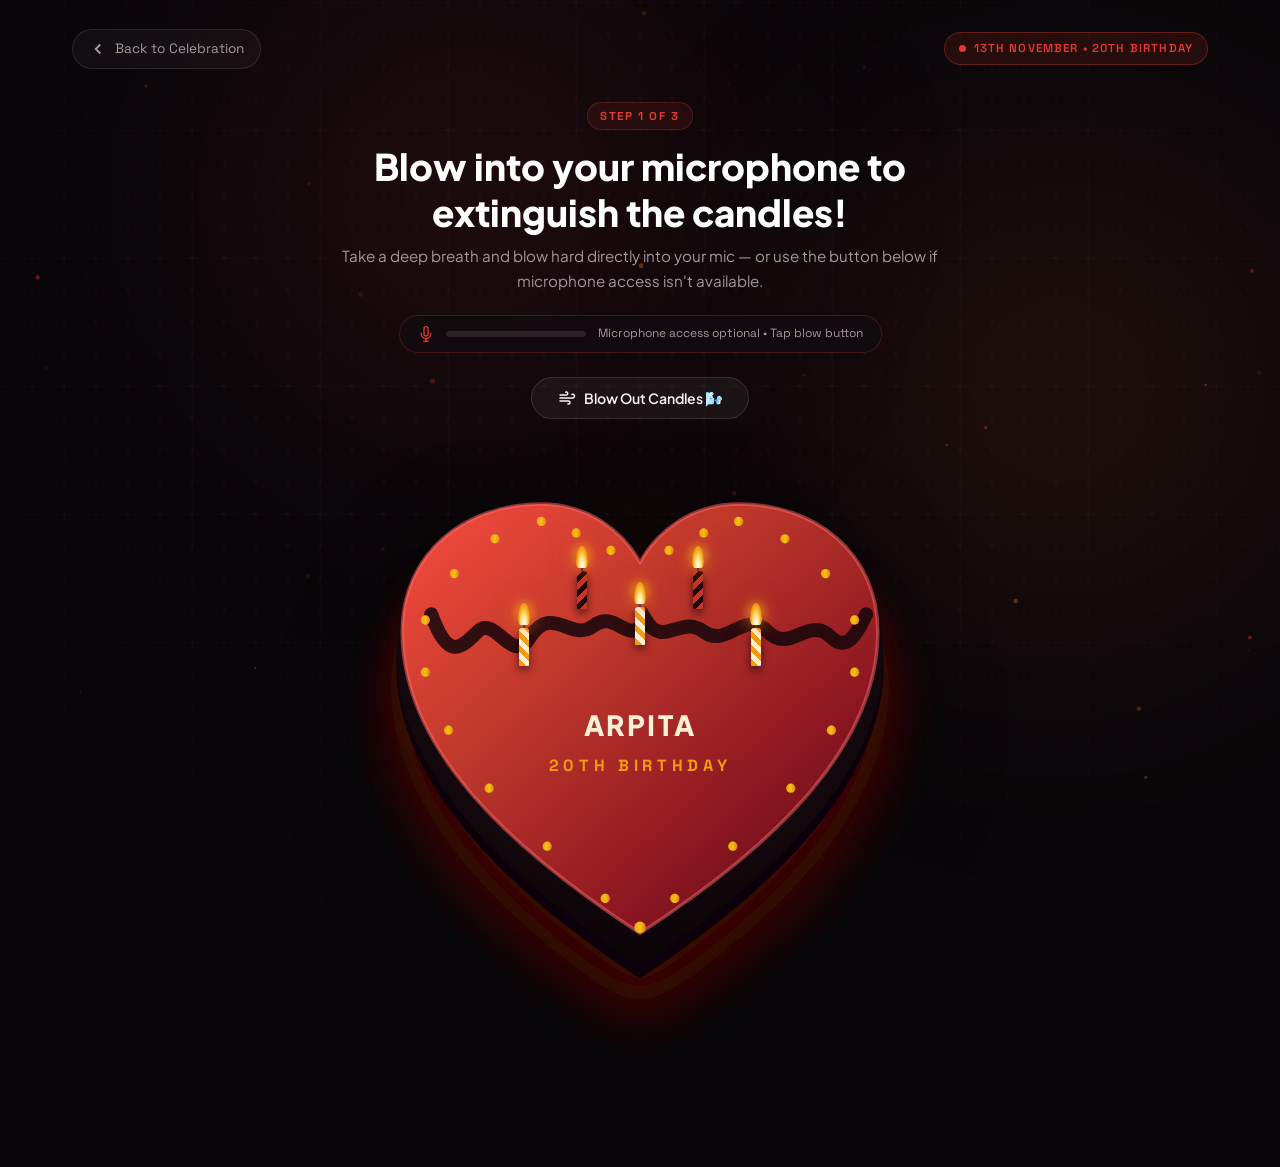
==== cake.html @ 15918ab1 "🎂 Add interactive heart cake page, mic blow detection, candle smoke, cake cutting, Hubby verificatio" ====
<!DOCTYPE html>
<html lang="en">
<head>
  <meta charset="UTF-8" />
  <meta name="viewport" content="width=device-width, initial-scale=1.0" />
  <title>Make a Wish & Cut the Cake • Arpita's 20th Birthday 🎂</title>
  <meta name="description" content="An interactive birthday cake experience for Arpita — blow the candles, cut the cake, and unlock a secret letter." />

  <!-- Fonts -->
  <link rel="preconnect" href="https://fonts.googleapis.com" />
  <link rel="preconnect" href="https://fonts.gstatic.com" crossorigin />
  <link href="https://fonts.googleapis.com/css2?family=Plus+Jakarta+Sans:wght@300;400;500;600;700;800&family=Space+Grotesk:wght@400;500;600;700&display=swap" rel="stylesheet" />

  <link rel="stylesheet" href="style.css" />
  <link rel="stylesheet" href="cake.css" />
</head>
<body>

  <!-- Ambient background elements -->
  <div class="bg-grid-layer"></div>
  <div class="ambient-glow glow-1"></div>
  <div class="ambient-glow glow-2"></div>
  <canvas id="particles"></canvas>

  <!-- Navigation bar / back button -->
  <header class="cake-header">
    <a href="index.html" class="back-link">
      <svg width="18" height="18" viewBox="0 0 24 24" fill="none" stroke="currentColor" stroke-width="2.5"><polyline points="15 18 9 12 15 6"/></svg>
      <span>Back to Celebration</span>
    </a>
    <div class="cake-badge">
      <span class="badge-dot pulse"></span>
      <span>13TH NOVEMBER • 20TH BIRTHDAY</span>
    </div>
  </header>

  <!-- Main interactive cake container -->
  <main class="cake-main">
    
    <!-- Top instruction banner -->
    <div class="instruction-box">
      <div class="step-indicator" id="step-indicator">STEP 1 OF 3</div>
      <h1 class="instruction-title" id="instruction-title">Blow into your microphone to extinguish the candles!</h1>
      <p class="instruction-desc" id="instruction-desc">
        Take a deep breath and blow hard directly into your mic — or use the button below if microphone access isn't available.
      </p>

      <!-- Live audio level bar -->
      <div class="mic-visualizer-wrap" id="mic-meter-wrap">
        <div class="mic-icon-wrap" id="mic-icon">
          <svg width="16" height="16" viewBox="0 0 24 24" fill="none" stroke="currentColor" stroke-width="2"><path d="M12 1a3 3 0 0 0-3 3v8a3 3 0 0 0 6 0V4a3 3 0 0 0-3-3z"/><path d="M19 10v2a7 7 0 0 1-14 0v-2"/><line x1="12" y1="19" x2="12" y2="23"/><line x1="8" y1="23" x2="16" y2="23"/></svg>
        </div>
        <div class="meter-track">
          <div class="meter-fill" id="meter-fill"></div>
        </div>
        <span class="meter-text" id="meter-text">Listening for breath...</span>
      </div>

      <!-- Fallback blow button -->
      <button class="blow-btn" id="blow-fallback-btn">
        <svg width="18" height="18" viewBox="0 0 24 24" fill="none" stroke="currentColor" stroke-width="2"><path d="M9.59 4.59A2 2 0 1 1 11 8H2m10.59 11.41A2 2 0 1 0 14 16H2m15.73-8.27A2.5 2.5 0 1 1 19.5 12H2"/></svg>
        <span>Blow Out Candles 🌬️</span>
      </button>
    </div>

    <!-- The 3D Heart Cake Stage -->
    <div class="cake-stage" id="cake-stage">
      
      <!-- Interactive Chef's Knife (Hidden until candles are blown) -->
      <div class="cake-knife" id="cake-knife" title="Click to Slice Cake!">
        <div class="knife-blade"></div>
        <div class="knife-handle"></div>
        <span class="knife-hint">Click or Drag to Cut 🔪</span>
      </div>

      <!-- Heart Cake SVG/3D Construction -->
      <div class="heart-cake-wrap" id="heart-cake-wrap">
        
        <!-- Cake Glow Backdrop -->
        <div class="cake-glow-backdrop"></div>

        <!-- Heart Cake SVG (Red and Black Chocolate) -->
        <svg class="heart-cake-svg" viewBox="0 0 500 450" fill="none" xmlns="http://www.w3.org/2000/svg">
          <defs>
            <!-- Black Chocolate Base Gradient -->
            <radialGradient id="chocBase" cx="50%" cy="30%" r="70%">
              <stop offset="0%" stop-color="#2c141d"/>
              <stop offset="50%" stop-color="#190a10"/>
              <stop offset="100%" stop-color="#0a0407"/>
            </radialGradient>
            <!-- Red Mirror Glaze Gradient -->
            <linearGradient id="redGlaze" x1="0%" y1="0%" x2="100%" y2="100%">
              <stop offset="0%" stop-color="#f84b3f"/>
              <stop offset="35%" stop-color="#c0392b"/>
              <stop offset="70%" stop-color="#8e1722"/>
              <stop offset="100%" stop-color="#4d0910"/>
            </linearGradient>
            <!-- Gold Trim Gradient -->
            <linearGradient id="goldDrip" x1="0%" y1="0%" x2="100%" y2="0%">
              <stop offset="0%" stop-color="#f39c12"/>
              <stop offset="50%" stop-color="#f1c40f"/>
              <stop offset="100%" stop-color="#e67e22"/>
            </linearGradient>
            <!-- 3D Shadow -->
            <filter id="cakeShadow" x="-20%" y="-20%" width="140%" height="140%">
              <feDropShadow dx="0" dy="25" stdDeviation="25" flood-color="#000000" flood-opacity="0.85"/>
              <feDropShadow dx="0" dy="10" stdDeviation="12" flood-color="#c0392b" flood-opacity="0.3"/>
            </filter>
          </defs>

          <!-- Heart Cake Shadow & 3D Depth Layer -->
          <path d="M250 410 C130 330 40 240 40 140 C40 70 95 25 165 25 C205 25 235 48 250 75 C265 48 295 25 335 25 C405 25 460 70 460 140 C460 240 370 330 250 410 Z" 
                fill="#0e0508" transform="translate(0, 24)" filter="url(#cakeShadow)" />

          <!-- Dark Chocolate Cake Body (Lower Tier) -->
          <path d="M250 410 C130 330 40 240 40 140 C40 70 95 25 165 25 C205 25 235 48 250 75 C265 48 295 25 335 25 C405 25 460 70 460 140 C460 240 370 330 250 410 Z" 
                fill="url(#chocBase)" transform="translate(0, 14)" />

          <!-- Red Mirror Glaze Top Tier (The Heart) -->
          <path id="cake-heart-top" class="cake-heart-surface"
                d="M250 395 C135 320 45 235 45 135 C45 68 98 25 165 25 C205 25 235 48 250 75 C265 48 295 25 335 25 C402 25 455 68 455 135 C455 235 365 320 250 395 Z" 
                fill="url(#redGlaze)" stroke="#ff6b6b" stroke-width="3" stroke-opacity="0.5"/>

          <!-- Chocolate Drip Details on the rim -->
          <path d="M70 120 C85 160 95 150 110 135 C125 120 140 165 155 140 C175 110 190 145 210 130 C230 115 240 150 255 125 C270 150 285 120 305 135 C325 150 340 115 360 135 C380 155 395 120 415 140 C430 155 440 130 445 120" 
                stroke="#15060b" stroke-width="12" stroke-linecap="round" fill="none" opacity="0.85"/>

          <!-- Golden Sugar Pearls along the edge -->
          <g id="gold-pearls" fill="url(#goldDrip)">
            <circle cx="165" cy="40" r="4"/><circle cx="195" cy="50" r="4"/><circle cx="225" cy="65" r="4"/>
            <circle cx="275" cy="65" r="4"/><circle cx="305" cy="50" r="4"/><circle cx="335" cy="40" r="4"/>
            <circle cx="375" cy="55" r="4"/><circle cx="410" cy="85" r="4"/><circle cx="435" cy="125" r="4"/>
            <circle cx="435" cy="170" r="4"/><circle cx="415" cy="220" r="4"/><circle cx="380" cy="270" r="4"/>
            <circle cx="330" cy="320" r="4"/><circle cx="280" cy="365" r="4"/><circle cx="250" cy="390" r="5"/>
            <circle cx="220" cy="365" r="4"/><circle cx="170" cy="320" r="4"/><circle cx="120" cy="270" r="4"/>
            <circle cx="85" cy="220" r="4"/><circle cx="65" cy="170" r="4"/><circle cx="65" cy="125" r="4"/>
            <circle cx="90" cy="85" r="4"/><circle cx="125" cy="55" r="4"/>
          </g>

          <!-- Gold Frosted Text in center -->
          <text x="250" y="225" text-anchor="middle" fill="#fdf0d5" font-family="'Plus Jakarta Sans', sans-serif" font-weight="800" font-size="24" letter-spacing="2">ARPITA</text>
          <text x="250" y="255" text-anchor="middle" fill="#f39c12" font-family="'Space Grotesk', monospace" font-weight="700" font-size="14" letter-spacing="4">20TH BIRTHDAY</text>

          <!-- Slice Cut Line (Appears on slice) -->
          <line id="cake-cut-line" x1="250" y1="75" x2="250" y2="395" stroke="#ffffff" stroke-width="3" stroke-dasharray="6 4" opacity="0"/>
        </svg>

        <!-- Dynamic Candle Holders on the Cake -->
        <div class="candles-container" id="candles-container">
          
          <!-- Candle 1 -->
          <div class="candle candle-1" data-id="1">
            <div class="candle-flame"></div>
            <div class="flame-glow"></div>
            <div class="candle-smoke"></div>
            <div class="candle-wick"></div>
            <div class="candle-stick gold-striped"></div>
          </div>

          <!-- Candle 2 -->
          <div class="candle candle-2" data-id="2">
            <div class="candle-flame"></div>
            <div class="flame-glow"></div>
            <div class="candle-smoke"></div>
            <div class="candle-wick"></div>
            <div class="candle-stick red-velvet"></div>
          </div>

          <!-- Candle 3 (Center) -->
          <div class="candle candle-3" data-id="3">
            <div class="candle-flame"></div>
            <div class="flame-glow"></div>
            <div class="candle-smoke"></div>
            <div class="candle-wick"></div>
            <div class="candle-stick gold-striped"></div>
          </div>

          <!-- Candle 4 -->
          <div class="candle candle-4" data-id="4">
            <div class="candle-flame"></div>
            <div class="flame-glow"></div>
            <div class="candle-smoke"></div>
            <div class="candle-wick"></div>
            <div class="candle-stick red-velvet"></div>
          </div>

          <!-- Candle 5 -->
          <div class="candle candle-5" data-id="5">
            <div class="candle-flame"></div>
            <div class="flame-glow"></div>
            <div class="candle-smoke"></div>
            <div class="candle-wick"></div>
            <div class="candle-stick gold-striped"></div>
          </div>

        </div>

      </div>

      <!-- Secret Message Button (Hidden until cake is cut) -->
      <div class="secret-btn-wrap" id="secret-btn-wrap">
        <button class="secret-trigger-btn" id="open-secret-btn">
          <svg width="20" height="20" viewBox="0 0 24 24" fill="none" stroke="currentColor" stroke-width="2.2"><path d="M4 4h16c1.1 0 2 .9 2 2v12c0 1.1-.9 2-2 2H4c-1.1 0-2-.9-2-2V6c0-1.1.9-2 2-2z"/><polyline points="22,6 12,13 2,6"/></svg>
          <span>Open Secret Message From Your Hubby ❤️</span>
        </button>
      </div>

    </div>

  </main>

  <!-- ═══════════ VERIFICATION QUIZ MODAL ═══════════ -->
  <div class="modal-overlay" id="quiz-modal">
    <div class="modal-card">
      <div class="modal-badge">
        <span class="badge-dot pulse"></span>
        <span>SECURITY VERIFICATION</span>
      </div>

      <h2 class="modal-title">Are you really my Arpi? 💕</h2>
      <p class="modal-subtitle">
        Only the real birthday girl knows our story. Answer these 3 questions to unlock the secret letter from Anik!
      </p>

      <div class="quiz-container" id="quiz-container">
        <!-- Rendered dynamically via cake.js from messages.json -->
      </div>

      <div class="quiz-error-msg" id="quiz-error"></div>

      <div class="modal-actions">
        <button class="modal-btn secondary" id="quiz-cancel-btn">Close</button>
        <button class="modal-btn primary" id="quiz-submit-btn" disabled>Verify & Unlock Letter ✨</button>
      </div>
    </div>
  </div>

  <!-- ═══════════ SECRET LETTER MODAL ═══════════ -->
  <div class="modal-overlay" id="letter-modal">
    <div class="modal-card letter-card">
      
      <div class="letter-seal">
        <svg width="28" height="28" viewBox="0 0 24 24" fill="#e03c31" stroke="#e03c31" stroke-width="1.5"><path d="M20.84 4.61a5.5 5.5 0 0 0-7.78 0L12 5.67l-1.06-1.06a5.5 5.5 0 0 0-7.78 7.78l1.06 1.06L12 21.23l7.78-7.78 1.06-1.06a5.5 5.5 0 0 0 0-7.78z"/></svg>
      </div>

      <h2 class="letter-title" id="letter-title">A Secret Letter From Your Hubby ❤️</h2>
      <p class="letter-subtitle" id="letter-subtitle">Only for my real Arpi • 13th November</p>

      <div class="letter-body-wrap">
        <div class="letter-body" id="letter-content">
          <!-- Injected dynamically from messages.json -->
        </div>
      </div>

      <div class="letter-actions">
        <button class="modal-btn primary" id="letter-close-btn">Keep in My Heart ❤️</button>
        <a href="index.html" class="modal-btn secondary">Back to Photo Vault</a>
      </div>

    </div>
  </div>

  <script src="cake.js"></script>
</body>
</html>
---- style.css ----
/* ═══════════════════════════════════════════════════════════
   MODERN HIGH-TECH LUXURY THEME  —  ARPITA'S 19TH BIRTHDAY
   ═══════════════════════════════════════════════════════════ */

*, *::before, *::after {
  margin: 0;
  padding: 0;
  box-sizing: border-box;
}

:root {
  --bg-primary: #09070a;
  --bg-card: rgba(18, 12, 16, 0.78);
  --bg-card-border: rgba(225, 60, 60, 0.18);
  --accent-red: #e03c31;
  --accent-crimson: #a81c25;
  --accent-coral: #e67e22;
  --accent-glow: rgba(224, 60, 49, 0.35);
  --text-main: #f5f2f4;
  --text-muted: #a4979e;
  --text-dim: #6b5f66;
  --font-sans: 'Plus Jakarta Sans', -apple-system, BlinkMacSystemFont, sans-serif;
  --font-mono: 'Space Grotesk', monospace;
  --radius-lg: 24px;
  --radius-md: 16px;
  --radius-pill: 9999px;
  --ease: cubic-bezier(0.16, 1, 0.3, 1);
}

html {
  background-color: var(--bg-primary);
  color: var(--text-main);
  font-family: var(--font-sans);
  font-size: 16px;
  line-height: 1.6;
  scroll-behavior: smooth;
  overflow-x: hidden;
}

body {
  min-height: 100vh;
  position: relative;
  background-color: var(--bg-primary);
  overflow-x: hidden;
}

/* ═══════════════════════════════════════════
   ANIMATED BACKGROUND GRID & GLOWS
   ═══════════════════════════════════════════ */
.bg-grid-layer {
  position: fixed;
  inset: 0;
  z-index: 0;
  pointer-events: none;
  background-image: 
    radial-gradient(rgba(224, 60, 49, 0.12) 1px, transparent 1px),
    linear-gradient(to right, rgba(255, 255, 255, 0.015) 1px, transparent 1px),
    linear-gradient(to bottom, rgba(255, 255, 255, 0.015) 1px, transparent 1px);
  background-size: 32px 32px, 128px 128px, 128px 128px;
  background-position: center center;
  mask-image: radial-gradient(ellipse 90% 80% at 50% 40%, black 40%, transparent 95%);
  animation: grid-drift 40s linear infinite alternate;
}

.ambient-glow {
  position: fixed;
  border-radius: 50%;
  filter: blur(130px);
  pointer-events: none;
  z-index: 0;
  animation: glow-float 12s ease-in-out infinite alternate;
}

.glow-1 {
  width: 550px;
  height: 550px;
  top: -80px;
  left: 15%;
  background: radial-gradient(circle, rgba(224, 60, 49, 0.18) 0%, rgba(168, 28, 37, 0.06) 60%, transparent 80%);
}

.glow-2 {
  width: 600px;
  height: 600px;
  top: 10%;
  right: -80px;
  background: radial-gradient(circle, rgba(230, 126, 34, 0.14) 0%, rgba(224, 60, 49, 0.08) 50%, transparent 80%);
  animation-delay: -4s;
}

.glow-3 {
  width: 450px;
  height: 450px;
  bottom: 5%;
  left: 20%;
  background: radial-gradient(circle, rgba(168, 28, 37, 0.12) 0%, transparent 70%);
  animation-delay: -8s;
}

#particles {
  position: fixed;
  inset: 0;
  z-index: 0;
  pointer-events: none;
}

/* ═══════════════════════════════════════════
   VOLUME ENTRY OVERLAY
   ═══════════════════════════════════════════ */
#entry-overlay {
  position: fixed;
  inset: 0;
  z-index: 99999;
  display: flex;
  align-items: center;
  justify-content: center;
  background: rgba(9, 7, 10, 0.94);
  backdrop-filter: blur(20px);
  -webkit-backdrop-filter: blur(20px);
  padding: 1.5rem;
  transition: opacity 0.8s var(--ease), visibility 0.8s;
}

#entry-overlay.fade-out {
  opacity: 0;
  visibility: hidden;
  pointer-events: none;
}

.entry-card {
  width: 100%;
  max-width: 480px;
  background: rgba(20, 14, 18, 0.88);
  border: 1px solid rgba(224, 60, 49, 0.3);
  box-shadow: 0 25px 60px rgba(0, 0, 0, 0.8), 0 0 50px rgba(224, 60, 49, 0.15);
  border-radius: var(--radius-lg);
  padding: 2.5rem 2rem;
  text-align: center;
  animation: modal-enter 0.6s var(--ease) both;
}

.entry-badge {
  display: inline-flex;
  align-items: center;
  gap: 8px;
  background: rgba(224, 60, 49, 0.12);
  border: 1px solid rgba(224, 60, 49, 0.35);
  padding: 6px 14px;
  border-radius: var(--radius-pill);
  font-family: var(--font-mono);
  font-size: 0.72rem;
  font-weight: 600;
  letter-spacing: 0.12em;
  color: var(--accent-red);
  margin-bottom: 1.2rem;
}

.badge-dot {
  width: 7px;
  height: 7px;
  border-radius: 50%;
  background-color: var(--accent-red);
}

.badge-dot.pulse {
  animation: dot-pulse 1.8s infinite;
}

.entry-icon-wrap {
  width: 68px;
  height: 68px;
  margin: 0 auto 1.2rem;
  background: radial-gradient(circle, rgba(224, 60, 49, 0.25) 0%, transparent 70%);
  border-radius: 50%;
  display: flex;
  align-items: center;
  justify-content: center;
  color: var(--accent-red);
  border: 1px solid rgba(224, 60, 49, 0.25);
  animation: gentle-bob 3s ease-in-out infinite;
}

.entry-svg-icon {
  width: 32px;
  height: 32px;
}

.entry-title {
  font-family: var(--font-sans);
  font-size: 1.5rem;
  font-weight: 700;
  color: var(--text-main);
  margin-bottom: 0.6rem;
}

.entry-desc {
  font-size: 0.92rem;
  color: var(--text-muted);
  line-height: 1.6;
  margin-bottom: 2rem;
}

.entry-desc strong {
  color: var(--accent-red);
}

.volume-box {
  background: rgba(12, 8, 10, 0.85);
  border: 1px solid rgba(255, 255, 255, 0.08);
  border-radius: var(--radius-md);
  padding: 1.2rem 1.4rem;
  margin-bottom: 1.6rem;
}

.volume-header {
  display: flex;
  justify-content: space-between;
  align-items: center;
  margin-bottom: 0.8rem;
}

.vol-label {
  color: var(--text-muted);
  font-family: var(--font-mono);
  text-transform: uppercase;
  font-size: 0.75rem;
  letter-spacing: 0.05em;
}

.vol-value {
  color: var(--accent-red);
  font-family: var(--font-mono);
  font-weight: 700;
  font-size: 1rem;
}

.slider-wrapper {
  display: flex;
  align-items: center;
  gap: 12px;
}

.vol-icon-svg {
  color: var(--text-muted);
  display: flex;
  align-items: center;
}

.custom-slider {
  flex: 1;
  -webkit-appearance: none;
  appearance: none;
  height: 8px;
  border-radius: var(--radius-pill);
  background: rgba(255, 255, 255, 0.1);
  outline: none;
  cursor: pointer;
}

.custom-slider::-webkit-slider-thumb {
  -webkit-appearance: none;
  width: 24px;
  height: 24px;
  border-radius: 50%;
  background: var(--accent-red);
  box-shadow: 0 0 16px var(--accent-glow);
  cursor: grab;
  transition: transform 0.15s ease;
}

.custom-slider::-webkit-slider-thumb:hover {
  transform: scale(1.15);
}

.custom-slider::-moz-range-thumb {
  width: 24px;
  height: 24px;
  border-radius: 50%;
  background: var(--accent-red);
  box-shadow: 0 0 16px var(--accent-glow);
  border: none;
  cursor: grab;
}

.volume-indicator {
  margin-top: 0.8rem;
  font-size: 0.78rem;
  color: var(--text-dim);
  transition: color 0.3s ease;
}

.volume-indicator.ready {
  color: #2ecc71;
  font-weight: 600;
}

.unlock-btn {
  width: 100%;
  display: flex;
  align-items: center;
  justify-content: center;
  gap: 10px;
  padding: 1rem 1.8rem;
  border-radius: var(--radius-pill);
  border: 1px solid rgba(255, 255, 255, 0.1);
  background: rgba(255, 255, 255, 0.05);
  color: var(--text-dim);
  font-family: var(--font-sans);
  font-weight: 600;
  font-size: 0.95rem;
  cursor: not-allowed;
  transition: all 0.4s var(--ease);
}

.btn-icon-svg {
  display: flex;
  align-items: center;
}

.unlock-btn.unlocked {
  border-color: var(--accent-red);
  background: linear-gradient(135deg, var(--accent-red) 0%, var(--accent-crimson) 100%);
  color: #ffffff;
  cursor: pointer;
  box-shadow: 0 0 35px var(--accent-glow), 0 8px 24px rgba(0, 0, 0, 0.4);
  animation: glow-pulse 2s infinite alternate;
}

.unlock-btn.unlocked:hover {
  transform: translateY(-2px);
  box-shadow: 0 0 50px var(--accent-glow), 0 12px 30px rgba(0, 0, 0, 0.5);
}

.entry-note {
  margin-top: 1.2rem;
  font-size: 0.76rem;
  color: var(--text-dim);
}

/* ═══════════════════════════════════════════
   FLOATING MUSIC CONTROLLER
   ═══════════════════════════════════════════ */
.floating-music-pill {
  position: fixed;
  bottom: 24px;
  right: 24px;
  z-index: 1000;
  display: flex;
  align-items: center;
  gap: 10px;
  padding: 10px 18px;
  background: rgba(18, 12, 16, 0.85);
  border: 1px solid rgba(224, 60, 49, 0.3);
  backdrop-filter: blur(12px);
  -webkit-backdrop-filter: blur(12px);
  border-radius: var(--radius-pill);
  cursor: pointer;
  box-shadow: 0 10px 30px rgba(0, 0, 0, 0.5), 0 0 20px rgba(224, 60, 49, 0.12);
  transition: all 0.3s var(--ease);
}

.floating-music-pill:hover {
  transform: scale(1.05);
  border-color: var(--accent-red);
}

.music-wave {
  display: flex;
  align-items: flex-end;
  gap: 3px;
  height: 16px;
}

.music-wave span {
  width: 3px;
  background-color: var(--accent-red);
  border-radius: 2px;
  height: 4px;
  transition: height 0.2s ease;
}

.music-wave.playing span:nth-child(1) { animation: wave-anim 0.8s infinite ease-in-out; }
.music-wave.playing span:nth-child(2) { animation: wave-anim 0.8s 0.2s infinite ease-in-out; }
.music-wave.playing span:nth-child(3) { animation: wave-anim 0.8s 0.4s infinite ease-in-out; }
.music-wave.playing span:nth-child(4) { animation: wave-anim 0.8s 0.1s infinite ease-in-out; }

.music-label {
  font-family: var(--font-mono);
  font-size: 0.78rem;
  font-weight: 500;
  color: var(--text-main);
  letter-spacing: 0.04em;
}

/* ═══════════════════════════════════════════
   MAIN CONTENT & HERO (PORTFOLIO STYLE)
   ═══════════════════════════════════════════ */
#main-content {
  position: relative;
  z-index: 1;
  max-width: 1240px;
  margin: 0 auto;
  padding: 3rem 2rem 5rem;
}

.content-hidden {
  display: none !important;
}

.hero-section {
  min-height: 85vh;
  display: flex;
  align-items: center;
  padding: 2rem 0 4rem;
}

.hero-container {
  width: 100%;
  display: grid;
  grid-template-columns: minmax(0, 1.15fr) minmax(0, 0.85fr);
  align-items: center;
  gap: 3.5rem;
}

/* ─── LEFT: HERO DETAILS ─── */
.hero-details {
  display: flex;
  flex-direction: column;
  animation: fade-slide-right 0.9s var(--ease) both;
}

.status-pill-row {
  display: flex;
  align-items: center;
  gap: 10px;
  margin-bottom: 1.4rem;
  flex-wrap: wrap;
}

.status-pill {
  display: inline-flex;
  align-items: center;
  gap: 9px;
  background: rgba(255, 255, 255, 0.04);
  border: 1px solid rgba(255, 255, 255, 0.1);
  padding: 6px 14px;
  border-radius: var(--radius-pill);
  font-size: 0.82rem;
  color: var(--text-muted);
  backdrop-filter: blur(8px);
}

.status-dot {
  width: 7px;
  height: 7px;
  border-radius: 50%;
  background-color: #2ecc71;
  box-shadow: 0 0 10px #2ecc71;
}

.age-badge {
  display: inline-flex;
  align-items: center;
  background: rgba(224, 60, 49, 0.12);
  border: 1px solid rgba(224, 60, 49, 0.35);
  color: var(--accent-red);
  font-family: var(--font-mono);
  font-weight: 700;
  font-size: 0.78rem;
  letter-spacing: 0.05em;
  padding: 5px 12px;
  border-radius: var(--radius-pill);
  box-shadow: 0 0 12px rgba(224, 60, 49, 0.2);
}

.hero-greeting {
  font-family: var(--font-mono);
  font-size: 0.95rem;
  color: var(--text-muted);
  letter-spacing: 0.05em;
  margin-bottom: 0.2rem;
}

.hero-name {
  font-family: var(--font-sans);
  font-weight: 800;
  font-size: clamp(3.2rem, 6.5vw, 5.2rem);
  line-height: 1.05;
  color: #ffffff;
  letter-spacing: -0.02em;
  margin-bottom: 0.8rem;
  background: linear-gradient(135deg, #ffffff 60%, rgba(255, 255, 255, 0.6) 100%);
  -webkit-background-clip: text;
  background-clip: text;
}

.hero-tagline-wrap {
  display: flex;
  align-items: center;
  gap: 8px;
  font-family: var(--font-mono);
  font-size: clamp(1rem, 2.2vw, 1.25rem);
  color: var(--accent-red);
  margin-bottom: 1.8rem;
}

.tagline-prefix {
  font-weight: 700;
  opacity: 0.8;
}

.hero-tagline {
  font-weight: 500;
}

.typing-cursor {
  animation: blink 1s infinite;
  font-weight: 300;
}

.hero-card {
  background: var(--bg-card);
  border: 1px solid var(--bg-card-border);
  backdrop-filter: blur(16px);
  -webkit-backdrop-filter: blur(16px);
  border-radius: var(--radius-md);
  padding: 1.8rem;
  margin-bottom: 2rem;
  box-shadow: 0 15px 35px rgba(0, 0, 0, 0.4);
  position: relative;
  overflow: hidden;
  transition: transform 0.3s ease, border-color 0.3s ease;
}

.hero-card:hover {
  transform: translateY(-2px);
  border-color: rgba(224, 60, 49, 0.35);
}

.card-top-meta {
  display: flex;
  gap: 8px;
  margin-bottom: 0.8rem;
}

.meta-tag {
  font-family: var(--font-mono);
  font-size: 0.72rem;
  color: var(--text-muted);
  background: rgba(255, 255, 255, 0.05);
  padding: 3px 10px;
  border-radius: var(--radius-pill);
}

.meta-tag.highlight {
  color: var(--accent-red);
  background: rgba(224, 60, 49, 0.12);
  border: 1px solid rgba(224, 60, 49, 0.25);
}

.card-wish-title {
  font-size: 1.25rem;
  font-weight: 700;
  color: #ffffff;
  margin-bottom: 0.7rem;
}

.card-wish-text {
  font-size: 0.98rem;
  color: var(--text-main);
  line-height: 1.8;
  opacity: 0.92;
  white-space: pre-line;
}

.card-sign {
  margin-top: 1.2rem;
  font-family: var(--font-mono);
  font-size: 0.92rem;
  color: var(--accent-coral);
}

.hero-actions {
  display: flex;
  align-items: center;
  flex-wrap: wrap;
  gap: 1.2rem;
}

.primary-action-btn {
  display: inline-flex;
  align-items: center;
  gap: 10px;
  padding: 0.95rem 2.2rem;
  border-radius: var(--radius-pill);
  border: 1px solid rgba(243, 156, 18, 0.3);
  background: linear-gradient(135deg, #e05338 0%, #b82b1d 60%, #871a22 100%);
  color: #ffffff;
  font-family: var(--font-sans);
  font-weight: 600;
  font-size: 0.98rem;
  cursor: pointer;
  box-shadow: 0 8px 24px rgba(224, 60, 49, 0.32), 0 4px 12px rgba(0, 0, 0, 0.5);
  transition: all 0.3s var(--ease);
  text-decoration: none;
}

.primary-action-btn:hover {
  transform: translateY(-2px);
  box-shadow: 0 12px 32px rgba(224, 60, 49, 0.45);
}

.quick-chips {
  display: flex;
  align-items: center;
  gap: 10px;
}

.chip-btn {
  width: 44px;
  height: 44px;
  border-radius: 50%;
  background: rgba(255, 255, 255, 0.04);
  border: 1px solid rgba(255, 255, 255, 0.1);
  color: var(--text-muted);
  display: flex;
  align-items: center;
  justify-content: center;
  cursor: pointer;
  backdrop-filter: blur(8px);
  transition: all 0.25s var(--ease);
  text-decoration: none;
}

.chip-btn:hover {
  transform: translateY(-3px) scale(1.08);
  background: rgba(224, 60, 49, 0.18);
  border-color: var(--accent-red);
  color: #ffffff;
  box-shadow: 0 0 16px var(--accent-glow);
}

/* ─── RIGHT: HERO VISUAL (POPOUT AVATAR + ORBITAL RINGS) ─── */
.hero-visual {
  display: flex;
  justify-content: center;
  align-items: center;
  position: relative;
  animation: fade-slide-left 0.9s 0.15s var(--ease) both;
}

.visual-stage {
  position: relative;
  width: 440px;
  height: 440px;
  display: flex;
  align-items: center;
  justify-content: center;
}

/* Ambient glow directly behind circle */
.stage-backdrop-glow {
  position: absolute;
  width: 380px;
  height: 380px;
  border-radius: 50%;
  background: radial-gradient(circle, rgba(224, 60, 49, 0.32) 0%, rgba(230, 126, 34, 0.14) 50%, transparent 75%);
  filter: blur(40px);
  z-index: 1;
}

/* Dashed orbital ring */
.orbit-ring-dashed {
  position: absolute;
  width: 430px;
  height: 430px;
  border-radius: 50%;
  border: 1px dashed rgba(224, 60, 49, 0.3);
  z-index: 2;
  animation: rotate-slow 50s linear infinite;
}

/* Solid orbital ring */
.orbit-ring-solid {
  position: absolute;
  width: 480px;
  height: 480px;
  border-radius: 50%;
  border: 1px solid rgba(255, 255, 255, 0.06);
  z-index: 2;
  animation: rotate-slow 70s linear infinite reverse;
}

/* Orbit SVG tech nodes */
.orbit-node {
  position: absolute;
  width: 34px;
  height: 34px;
  border-radius: 50%;
  background: rgba(18, 12, 16, 0.92);
  border: 1px solid rgba(224, 60, 49, 0.4);
  color: var(--accent-red);
  display: flex;
  align-items: center;
  justify-content: center;
  box-shadow: 0 0 14px rgba(224, 60, 49, 0.25);
  z-index: 5;
  transition: transform 0.3s ease;
}

.node-1 { top: 35px; left: 35px; animation: node-float 4s ease-in-out infinite; }
.node-2 { top: 30px; right: 40px; animation: node-float 4s 1s ease-in-out infinite; }
.node-3 { bottom: 45px; left: 25px; animation: node-float 4s 2s ease-in-out infinite; }
.node-4 { bottom: 35px; right: 45px; animation: node-float 4s 1.5s ease-in-out infinite; }

/* The Designer Hero Avatar (Head pop-out over circle) */
.avatar-frame {
  position: relative;
  width: 360px;
  height: 410px;
  display: flex;
  align-items: center;
  justify-content: center;
  z-index: 3;
}

.hero-avatar-img {
  width: 100%;
  height: 100%;
  object-fit: contain;
  display: block;
  filter: drop-shadow(0 15px 35px rgba(0, 0, 0, 0.75)) drop-shadow(0 0 25px rgba(224, 60, 49, 0.18));
  animation: avatar-breathe 6s ease-in-out infinite alternate;
  transition: transform 0.5s var(--ease);
}

.avatar-frame:hover .hero-avatar-img {
  transform: scale(1.04) translateY(-3px);
}

/* ═══════════════════════════════════════════
   MEMORIES CAROUSEL SECTION
   ═══════════════════════════════════════════ */
.memories-section {
  padding: 5rem 0 3rem;
  border-top: 1px solid rgba(255, 255, 255, 0.05);
}

.memories-header {
  text-align: center;
  max-width: 600px;
  margin: 0 auto 3rem;
}

.section-tag {
  display: inline-flex;
  align-items: center;
  gap: 8px;
  background: rgba(224, 60, 49, 0.1);
  border: 1px solid rgba(224, 60, 49, 0.25);
  padding: 5px 14px;
  border-radius: var(--radius-pill);
  font-family: var(--font-mono);
  font-size: 0.72rem;
  font-weight: 600;
  letter-spacing: 0.12em;
  color: var(--accent-red);
  margin-bottom: 0.8rem;
}

.memories-title {
  font-weight: 700;
  font-size: clamp(2rem, 4vw, 2.6rem);
  color: #ffffff;
  margin-bottom: 0.5rem;
}

.memories-subtitle {
  color: var(--text-muted);
  font-size: 0.95rem;
}

.carousel-wrapper {
  max-width: 820px;
  margin: 0 auto;
}

.carousel-glass-frame {
  position: relative;
  width: 100%;
  aspect-ratio: 16 / 10;
  background: var(--bg-card);
  border: 1px solid rgba(224, 60, 49, 0.25);
  border-radius: var(--radius-lg);
  overflow: hidden;
  box-shadow: 0 30px 70px rgba(0, 0, 0, 0.7), 0 0 50px rgba(224, 60, 49, 0.08);
}

.carousel-track {
  display: flex;
  height: 100%;
  transition: transform 0.6s var(--ease);
  will-change: transform;
}

.carousel-slide-item {
  min-width: 100%;
  height: 100%;
  position: relative;
  overflow: hidden;
}

.carousel-slide-item img {
  width: 100%;
  height: 100%;
  object-fit: cover;
  display: block;
  filter: brightness(0.92) contrast(1.05);
  transition: transform 0.8s var(--ease);
}

.carousel-slide-item:hover img {
  transform: scale(1.04);
}

.carousel-edge-vignette {
  position: absolute;
  inset: 0;
  pointer-events: none;
  background: 
    linear-gradient(to right, rgba(9, 7, 10, 0.5) 0%, transparent 10%, transparent 90%, rgba(9, 7, 10, 0.5) 100%),
    linear-gradient(to bottom, transparent 65%, rgba(9, 7, 10, 0.85) 100%);
  z-index: 2;
}

/* Nav arrows */
.nav-arrow {
  position: absolute;
  top: 50%;
  transform: translateY(-50%);
  z-index: 10;
  width: 48px;
  height: 48px;
  border-radius: 50%;
  border: 1px solid rgba(255, 255, 255, 0.15);
  background: rgba(18, 12, 16, 0.75);
  backdrop-filter: blur(8px);
  -webkit-backdrop-filter: blur(8px);
  color: var(--text-main);
  cursor: pointer;
  display: flex;
  align-items: center;
  justify-content: center;
  transition: all 0.25s var(--ease);
}

.nav-arrow:hover {
  background: rgba(224, 60, 49, 0.3);
  border-color: var(--accent-red);
  color: #ffffff;
  box-shadow: 0 0 20px var(--accent-glow);
}

.nav-prev { left: 16px; }
.nav-next { right: 16px; }

/* Bottom meta bar */
.carousel-meta-bar {
  position: absolute;
  bottom: 16px;
  left: 24px;
  right: 24px;
  z-index: 10;
  display: flex;
  align-items: center;
  justify-content: space-between;
}

.meta-counter, .meta-status {
  font-family: var(--font-mono);
  font-size: 0.75rem;
  color: var(--text-muted);
  background: rgba(0, 0, 0, 0.4);
  padding: 4px 10px;
  border-radius: var(--radius-pill);
  backdrop-filter: blur(6px);
}

.carousel-dots-list {
  display: flex;
  gap: 7px;
}

.carousel-dot-chip {
  width: 7px;
  height: 7px;
  border-radius: 50%;
  background: rgba(255, 255, 255, 0.25);
  border: none;
  cursor: pointer;
  transition: all 0.3s var(--ease);
}

.carousel-dot-chip.active {
  background: var(--accent-red);
  box-shadow: 0 0 10px var(--accent-glow);
  transform: scale(1.35);
}

/* ═══════════════════════════════════════════
   FOOTER
   ═══════════════════════════════════════════ */
.site-footer {
  text-align: center;
  padding: 3rem 0 2rem;
  color: var(--text-dim);
  font-size: 0.85rem;
  font-family: var(--font-mono);
}

.footer-divider {
  width: 80px;
  height: 1px;
  background: linear-gradient(90deg, transparent, rgba(224, 60, 49, 0.4), transparent);
  margin: 0 auto 1.5rem;
}

/* ═══════════════════════════════════════════
   ANIMATIONS & KEYFRAMES
   ═══════════════════════════════════════════ */
@keyframes grid-drift {
  0% { transform: translateY(0); }
  100% { transform: translateY(20px); }
}

@keyframes glow-float {
  0% { transform: translate(0, 0) scale(1); }
  50% { transform: translate(25px, -20px) scale(1.08); }
  100% { transform: translate(-20px, 15px) scale(0.95); }
}

@keyframes modal-enter {
  from { opacity: 0; transform: scale(0.92) translateY(20px); }
  to   { opacity: 1; transform: scale(1) translateY(0); }
}

@keyframes dot-pulse {
  0%, 100% { opacity: 1; transform: scale(1); }
  50% { opacity: 0.4; transform: scale(0.85); }
}

@keyframes glow-pulse {
  from { box-shadow: 0 0 30px var(--accent-glow), 0 8px 24px rgba(0, 0, 0, 0.4); }
  to   { box-shadow: 0 0 55px var(--accent-glow), 0 8px 28px rgba(0, 0, 0, 0.6); }
}

@keyframes gentle-bob {
  0%, 100% { transform: translateY(0); }
  50% { transform: translateY(-6px); }
}

@keyframes avatar-breathe {
  0% { transform: translateY(0) scale(1); }
  100% { transform: translateY(-8px) scale(1.015); }
}

@keyframes blink {
  0%, 49% { opacity: 1; }
  50%, 100% { opacity: 0; }
}

@keyframes rotate-slow {
  from { transform: rotate(0deg); }
  to   { transform: rotate(360deg); }
}

@keyframes node-float {
  0%, 100% { transform: translateY(0); }
  50% { transform: translateY(-6px); }
}

@keyframes wave-anim {
  0%, 100% { height: 4px; }
  50% { height: 16px; }
}

@keyframes fade-slide-right {
  from { opacity: 0; transform: translateX(-35px); }
  to   { opacity: 1; transform: translateX(0); }
}

@keyframes fade-slide-left {
  from { opacity: 0; transform: translateX(35px); }
  to   { opacity: 1; transform: translateX(0); }
}

/* ═══════════════════════════════════════════
   RESPONSIVE DESIGN
   ═══════════════════════════════════════════ */
@media (max-width: 960px) {
  .hero-container {
    grid-template-columns: 1fr;
    text-align: center;
    gap: 2.5rem;
  }

  .hero-details {
    align-items: center;
    order: 2;
  }

  .status-pill-row {
    justify-content: center;
  }

  .hero-visual {
    order: 1;
  }

  .visual-stage {
    width: 320px;
    height: 320px;
  }

  .stage-backdrop-glow {
    width: 280px;
    height: 280px;
  }

  .orbit-ring-dashed {
    width: 320px;
    height: 320px;
  }

  .orbit-ring-solid {
    width: 360px;
    height: 360px;
  }

  .avatar-frame {
    width: 280px;
    height: 320px;
  }

  .orbit-node {
    width: 28px;
    height: 28px;
  }

  .node-1 { top: 20px; left: 20px; }
  .node-2 { top: 20px; right: 20px; }
  .node-3 { bottom: 25px; left: 15px; }
  .node-4 { bottom: 20px; right: 20px; }

  .hero-actions {
    justify-content: center;
  }

  .hero-card {
    text-align: left;
  }
}

@media (max-width: 540px) {
  #main-content {
    padding: 1.5rem 1rem 3rem;
  }

  .hero-name {
    font-size: 2.8rem;
  }

  .carousel-glass-frame {
    aspect-ratio: 4 / 3;
  }

  .nav-arrow {
    width: 38px;
    height: 38px;
  }

  .nav-prev { left: 8px; }
  .nav-next { right: 8px; }

  .floating-music-pill {
    bottom: 16px;
    right: 16px;
    padding: 8px 14px;
  }
}
---- cake.css ----
/* ═══════════════════════════════════════════════════════════
   CAKE PAGE STYLES  —  INTERACTIVE HEART CAKE & SECRET LETTER
   ═══════════════════════════════════════════════════════════ */

/* Header */
.cake-header {
  position: relative;
  z-index: 20;
  max-width: 1200px;
  margin: 0 auto;
  padding: 1.8rem 2rem 1rem;
  display: flex;
  align-items: center;
  justify-content: space-between;
}

.back-link {
  display: inline-flex;
  align-items: center;
  gap: 8px;
  color: var(--text-muted);
  text-decoration: none;
  font-family: var(--font-mono);
  font-size: 0.85rem;
  background: rgba(255, 255, 255, 0.04);
  border: 1px solid rgba(255, 255, 255, 0.1);
  padding: 8px 16px;
  border-radius: var(--radius-pill);
  backdrop-filter: blur(8px);
  transition: all 0.3s var(--ease);
}

.back-link:hover {
  color: #ffffff;
  border-color: var(--accent-red);
  background: rgba(224, 60, 49, 0.15);
  transform: translateX(-3px);
}

.cake-badge {
  display: inline-flex;
  align-items: center;
  gap: 8px;
  background: rgba(224, 60, 49, 0.12);
  border: 1px solid rgba(224, 60, 49, 0.35);
  padding: 6px 14px;
  border-radius: var(--radius-pill);
  font-family: var(--font-mono);
  font-size: 0.72rem;
  font-weight: 600;
  letter-spacing: 0.1em;
  color: var(--accent-red);
}

/* Cake Main Layout */
.cake-main {
  position: relative;
  z-index: 10;
  max-width: 900px;
  margin: 0 auto;
  padding: 1rem 1.5rem 5rem;
  display: flex;
  flex-direction: column;
  align-items: center;
}

/* Instruction Box */
.instruction-box {
  text-align: center;
  max-width: 620px;
  margin-bottom: 2rem;
  animation: fade-slide-right 0.8s var(--ease) both;
}

.step-indicator {
  display: inline-block;
  font-family: var(--font-mono);
  font-size: 0.72rem;
  font-weight: 700;
  letter-spacing: 0.14em;
  color: var(--accent-red);
  background: rgba(224, 60, 49, 0.1);
  border: 1px solid rgba(224, 60, 49, 0.25);
  padding: 4px 12px;
  border-radius: var(--radius-pill);
  margin-bottom: 0.8rem;
}

.instruction-title {
  font-size: clamp(1.6rem, 3.8vw, 2.3rem);
  font-weight: 800;
  color: #ffffff;
  line-height: 1.25;
  margin-bottom: 0.6rem;
}

.instruction-desc {
  font-size: 0.95rem;
  color: var(--text-muted);
  line-height: 1.6;
}

/* Microphone Audio Meter */
.mic-visualizer-wrap {
  display: flex;
  align-items: center;
  gap: 12px;
  background: rgba(18, 12, 16, 0.8);
  border: 1px solid rgba(224, 60, 49, 0.25);
  border-radius: var(--radius-pill);
  padding: 8px 18px;
  margin: 1.4rem auto 1rem;
  width: fit-content;
  backdrop-filter: blur(10px);
}

.mic-icon-wrap {
  color: var(--accent-red);
  display: flex;
  align-items: center;
  transition: transform 0.2s ease;
}

.mic-icon-wrap.active {
  animation: pulse-mic 0.6s infinite alternate;
}

.meter-track {
  width: 140px;
  height: 6px;
  background: rgba(255, 255, 255, 0.1);
  border-radius: var(--radius-pill);
  overflow: hidden;
  position: relative;
}

.meter-fill {
  width: 0%;
  height: 100%;
  background: linear-gradient(90deg, #2ecc71, #f1c40f, #e03c31);
  border-radius: var(--radius-pill);
  transition: width 0.1s ease;
}

.meter-text {
  font-family: var(--font-mono);
  font-size: 0.75rem;
  color: var(--text-muted);
}

.blow-btn {
  display: inline-flex;
  align-items: center;
  gap: 8px;
  padding: 0.7rem 1.6rem;
  border-radius: var(--radius-pill);
  border: 1px solid rgba(255, 255, 255, 0.12);
  background: rgba(255, 255, 255, 0.05);
  color: var(--text-main);
  font-family: var(--font-sans);
  font-size: 0.88rem;
  font-weight: 600;
  cursor: pointer;
  backdrop-filter: blur(8px);
  margin-top: 0.5rem;
  transition: all 0.3s var(--ease);
}

.blow-btn:hover {
  background: rgba(224, 60, 49, 0.2);
  border-color: var(--accent-red);
  transform: translateY(-2px);
  box-shadow: 0 4px 16px var(--accent-glow);
}

/* ═══════════════════════════════════════════
   CAKE STAGE & HEART CAKE
   ═══════════════════════════════════════════ */
.cake-stage {
  position: relative;
  width: 100%;
  max-width: 580px;
  margin: 1.5rem auto 0;
  display: flex;
  flex-direction: column;
  align-items: center;
}

.heart-cake-wrap {
  position: relative;
  width: 100%;
  aspect-ratio: 500 / 450;
  display: flex;
  align-items: center;
  justify-content: center;
}

.cake-glow-backdrop {
  position: absolute;
  width: 80%;
  height: 80%;
  border-radius: 50%;
  background: radial-gradient(circle, rgba(224, 60, 49, 0.28) 0%, rgba(230, 126, 34, 0.1) 50%, transparent 75%);
  filter: blur(50px);
  z-index: 1;
}

.heart-cake-svg {
  position: relative;
  z-index: 2;
  width: 100%;
  height: 100%;
  overflow: visible;
  filter: drop-shadow(0 20px 40px rgba(0, 0, 0, 0.8));
  transition: transform 0.6s var(--ease);
}

.heart-cake-wrap:hover .heart-cake-svg {
  transform: scale(1.02);
}

/* Cake cut line */
#cake-cut-line.sliced {
  opacity: 1 !important;
  animation: cut-glow 1.5s infinite alternate;
}

/* ═══════════════════════════════════════════
   CANDLES & REALISTIC FLAMES
   ═══════════════════════════════════════════ */
.candles-container {
  position: absolute;
  inset: 0;
  z-index: 5;
  pointer-events: none;
}

.candle {
  position: absolute;
  width: 14px;
  height: 52px;
  display: flex;
  flex-direction: column;
  align-items: center;
  transform: translate(-50%, -100%);
  pointer-events: auto;
}

/* Position candles around heart top surface */
.candle-1 { top: 38%; left: 30%; }
.candle-2 { top: 27%; left: 40%; }
.candle-3 { top: 34%; left: 50%; } /* Center */
.candle-4 { top: 27%; left: 60%; }
.candle-5 { top: 38%; left: 70%; }

/* Candle stick */
.candle-stick {
  width: 10px;
  height: 38px;
  border-radius: 3px 3px 1px 1px;
  box-shadow: 0 4px 8px rgba(0, 0, 0, 0.6);
}

.candle-stick.gold-striped {
  background: repeating-linear-gradient(
    45deg,
    #f39c12,
    #f39c12 5px,
    #fdf0d5 5px,
    #fdf0d5 10px
  );
}

.candle-stick.red-velvet {
  background: repeating-linear-gradient(
    -45deg,
    #c0392b,
    #c0392b 5px,
    #1b070c 5px,
    #1b070c 10px
  );
}

.candle-wick {
  width: 2px;
  height: 7px;
  background-color: #2c2c2c;
  border-radius: 1px;
}

/* Realistic Multi-layered Flame */
.candle-flame {
  position: absolute;
  top: -18px;
  width: 12px;
  height: 22px;
  border-radius: 50% 50% 20% 20% / 70% 70% 30% 30%;
  background: radial-gradient(ellipse at 50% 85%, #ffffff 0%, #ffeaa7 30%, #f39c12 60%, #e74c3c 90%);
  box-shadow: 0 0 16px rgba(243, 156, 18, 0.8), 0 0 30px rgba(231, 76, 60, 0.4);
  transform-origin: 50% 90%;
  animation: flame-dance 1.4s ease-in-out infinite alternate;
}

/* Randomized flame flickers */
.candle-1 .candle-flame { animation-duration: 1.1s; animation-delay: 0.1s; }
.candle-2 .candle-flame { animation-duration: 1.35s; animation-delay: 0.3s; }
.candle-3 .candle-flame { animation-duration: 1.05s; animation-delay: 0.05s; }
.candle-4 .candle-flame { animation-duration: 1.25s; animation-delay: 0.25s; }
.candle-5 .candle-flame { animation-duration: 1.45s; animation-delay: 0.15s; }

.flame-glow {
  position: absolute;
  top: -24px;
  width: 28px;
  height: 28px;
  border-radius: 50%;
  background: radial-gradient(circle, rgba(241, 196, 15, 0.35) 0%, transparent 70%);
  animation: glow-flicker 1.2s infinite alternate;
}

/* Candle Extinguished Smoke */
.candle-smoke {
  position: absolute;
  top: -25px;
  width: 8px;
  height: 40px;
  opacity: 0;
  pointer-events: none;
}

.candle.blown .candle-flame,
.candle.blown .flame-glow {
  opacity: 0;
  transform: scale(0.1);
  transition: all 0.25s ease-out;
}

.candle.blown .candle-wick {
  background-color: #ff4757;
  box-shadow: 0 0 6px #ff4757;
  transition: background 0.3s;
}

.candle.blown .candle-smoke {
  opacity: 1;
  background: radial-gradient(circle at 50% 0%, rgba(200, 200, 200, 0.6) 0%, transparent 75%);
  filter: blur(2px);
  animation: smoke-rise 2.5s ease-out forwards;
}

/* ═══════════════════════════════════════════
   CHEF'S KNIFE (SLICING INTERACTION)
   ═══════════════════════════════════════════ */
.cake-knife {
  position: absolute;
  top: 10%;
  right: 15%;
  z-index: 15;
  display: flex;
  flex-direction: column;
  align-items: center;
  cursor: pointer;
  opacity: 0;
  transform: translateY(-40px) rotate(25deg);
  pointer-events: none;
  transition: opacity 0.6s var(--ease), transform 0.6s var(--ease);
}

.cake-knife.visible {
  opacity: 1;
  pointer-events: auto;
  animation: knife-bob 2.4s ease-in-out infinite;
}

.knife-blade {
  width: 14px;
  height: 95px;
  background: linear-gradient(135deg, #ffffff 0%, #bdc3c7 40%, #7f8c8d 100%);
  clip-path: polygon(0 0, 100% 0, 100% 85%, 50% 100%, 0 85%);
  box-shadow: 0 0 15px rgba(255, 255, 255, 0.5);
  border: 1px solid rgba(255, 255, 255, 0.8);
}

.knife-handle {
  width: 18px;
  height: 45px;
  background: linear-gradient(to right, #800e13, #ad2831, #38040e);
  border-radius: 4px;
  border: 1px solid #f39c12;
  box-shadow: 0 4px 10px rgba(0, 0, 0, 0.7);
  position: relative;
}

.knife-handle::after {
  content: '';
  position: absolute;
  top: 50%;
  left: 50%;
  transform: translate(-50%, -50%);
  width: 6px;
  height: 6px;
  border-radius: 50%;
  background: #f1c40f;
}

.knife-hint {
  margin-top: 8px;
  font-family: var(--font-mono);
  font-size: 0.75rem;
  font-weight: 700;
  color: #f1c40f;
  background: rgba(18, 12, 16, 0.85);
  border: 1px solid rgba(243, 156, 18, 0.4);
  padding: 4px 10px;
  border-radius: var(--radius-pill);
  backdrop-filter: blur(6px);
  white-space: nowrap;
}

/* Slicing cutting animation */
.cake-knife.cutting {
  animation: slice-down 1.2s cubic-bezier(0.25, 1, 0.5, 1) forwards !important;
}

/* ═══════════════════════════════════════════
   SECRET MESSAGE BUTTON (REVEALED AFTER SLICE)
   ═══════════════════════════════════════════ */
.secret-btn-wrap {
  margin-top: 2rem;
  opacity: 0;
  transform: translateY(20px);
  pointer-events: none;
  transition: all 0.6s var(--ease);
}

.secret-btn-wrap.visible {
  opacity: 1;
  transform: translateY(0);
  pointer-events: auto;
}

.secret-trigger-btn {
  display: inline-flex;
  align-items: center;
  gap: 12px;
  padding: 1.1rem 2.6rem;
  border-radius: var(--radius-pill);
  border: 1px solid rgba(243, 156, 18, 0.4);
  background: linear-gradient(135deg, #e03c31 0%, #b82b1d 50%, #7d121c 100%);
  color: #ffffff;
  font-family: var(--font-sans);
  font-weight: 700;
  font-size: 1.05rem;
  cursor: pointer;
  box-shadow: 0 0 35px var(--accent-glow), 0 10px 25px rgba(0, 0, 0, 0.5);
  animation: glow-pulse 2s infinite alternate;
  transition: all 0.3s var(--ease);
}

.secret-trigger-btn:hover {
  transform: translateY(-3px) scale(1.03);
  box-shadow: 0 0 55px var(--accent-glow), 0 14px 35px rgba(0, 0, 0, 0.6);
}

/* ═══════════════════════════════════════════
   MODAL DIALOGS (QUIZ & SECRET LETTER)
   ═══════════════════════════════════════════ */
.modal-overlay {
  position: fixed;
  inset: 0;
  z-index: 99999;
  background: rgba(9, 7, 10, 0.88);
  backdrop-filter: blur(20px);
  -webkit-backdrop-filter: blur(20px);
  display: flex;
  align-items: center;
  justify-content: center;
  padding: 1.5rem;
  opacity: 0;
  visibility: hidden;
  pointer-events: none;
  transition: opacity 0.4s var(--ease), visibility 0.4s;
}

.modal-overlay.active {
  opacity: 1;
  visibility: visible;
  pointer-events: auto;
}

.modal-card {
  width: 100%;
  max-width: 580px;
  max-height: 90vh;
  overflow-y: auto;
  background: rgba(22, 14, 18, 0.94);
  border: 1px solid rgba(224, 60, 49, 0.35);
  box-shadow: 0 30px 80px rgba(0, 0, 0, 0.85), 0 0 50px rgba(224, 60, 49, 0.2);
  border-radius: var(--radius-lg);
  padding: 2.4rem 2.2rem;
  transform: scale(0.94) translateY(20px);
  transition: transform 0.4s var(--ease);
}

.modal-overlay.active .modal-card {
  transform: scale(1) translateY(0);
}

.modal-badge {
  display: inline-flex;
  align-items: center;
  gap: 8px;
  background: rgba(224, 60, 49, 0.12);
  border: 1px solid rgba(224, 60, 49, 0.35);
  padding: 5px 14px;
  border-radius: var(--radius-pill);
  font-family: var(--font-mono);
  font-size: 0.72rem;
  font-weight: 700;
  letter-spacing: 0.12em;
  color: var(--accent-red);
  margin-bottom: 1.2rem;
}

.modal-title {
  font-size: 1.5rem;
  font-weight: 800;
  color: #ffffff;
  margin-bottom: 0.5rem;
}

.modal-subtitle {
  font-size: 0.92rem;
  color: var(--text-muted);
  line-height: 1.6;
  margin-bottom: 1.8rem;
}

/* Quiz questions list */
.quiz-container {
  display: flex;
  flex-direction: column;
  gap: 1.4rem;
  margin-bottom: 1.5rem;
}

.quiz-item {
  background: rgba(14, 9, 12, 0.8);
  border: 1px solid rgba(255, 255, 255, 0.08);
  border-radius: var(--radius-md);
  padding: 1.2rem;
  transition: border-color 0.3s;
}

.quiz-item.correct {
  border-color: #2ecc71;
}

.quiz-item.wrong {
  border-color: #e74c3c;
  animation: shake-item 0.4s ease;
}

.quiz-question {
  font-size: 0.98rem;
  font-weight: 600;
  color: #ffffff;
  margin-bottom: 0.9rem;
  display: flex;
  align-items: center;
  gap: 8px;
}

.q-num {
  font-family: var(--font-mono);
  color: var(--accent-red);
  font-size: 0.85rem;
}

.quiz-options {
  display: grid;
  grid-template-columns: 1fr 1fr;
  gap: 8px;
}

.option-btn {
  padding: 0.75rem 1rem;
  border-radius: 12px;
  border: 1px solid rgba(255, 255, 255, 0.1);
  background: rgba(255, 255, 255, 0.03);
  color: var(--text-muted);
  font-family: var(--font-sans);
  font-size: 0.9rem;
  cursor: pointer;
  text-align: left;
  transition: all 0.25s var(--ease);
}

.option-btn:hover {
  background: rgba(224, 60, 49, 0.12);
  border-color: rgba(224, 60, 49, 0.4);
  color: #ffffff;
}

.option-btn.selected {
  background: linear-gradient(135deg, rgba(224, 60, 49, 0.3), rgba(168, 28, 37, 0.3));
  border-color: var(--accent-red);
  color: #ffffff;
  font-weight: 600;
  box-shadow: 0 0 12px rgba(224, 60, 49, 0.25);
}

.quiz-error-msg {
  font-family: var(--font-mono);
  font-size: 0.82rem;
  color: #e74c3c;
  min-height: 20px;
  text-align: center;
  margin-bottom: 1rem;
}

.modal-actions {
  display: flex;
  align-items: center;
  justify-content: flex-end;
  gap: 12px;
}

.modal-btn {
  padding: 0.85rem 1.8rem;
  border-radius: var(--radius-pill);
  font-family: var(--font-sans);
  font-weight: 600;
  font-size: 0.92rem;
  cursor: pointer;
  transition: all 0.3s var(--ease);
  text-decoration: none;
  display: inline-flex;
  align-items: center;
  justify-content: center;
}

.modal-btn.primary {
  border: 1px solid var(--accent-red);
  background: linear-gradient(135deg, var(--accent-red) 0%, var(--accent-crimson) 100%);
  color: #ffffff;
  box-shadow: 0 4px 18px var(--accent-glow);
}

.modal-btn.primary:disabled {
  opacity: 0.5;
  cursor: not-allowed;
  box-shadow: none;
}

.modal-btn.primary:not(:disabled):hover {
  transform: translateY(-2px);
  box-shadow: 0 8px 24px var(--accent-glow);
}

.modal-btn.secondary {
  border: 1px solid rgba(255, 255, 255, 0.15);
  background: rgba(255, 255, 255, 0.05);
  color: var(--text-muted);
}

.modal-btn.secondary:hover {
  color: #ffffff;
  border-color: rgba(255, 255, 255, 0.3);
}

/* ═══════════════════════════════════════════
   SECRET LETTER CARD
   ═══════════════════════════════════════════ */
.letter-card {
  max-width: 640px;
  background: linear-gradient(145deg, rgba(24, 15, 20, 0.96) 0%, rgba(14, 8, 12, 0.98) 100%);
  border: 1px solid rgba(243, 156, 18, 0.35);
  box-shadow: 0 30px 90px rgba(0, 0, 0, 0.9), 0 0 60px rgba(224, 60, 49, 0.25);
  text-align: center;
}

.letter-seal {
  width: 58px;
  height: 58px;
  margin: 0 auto 1.2rem;
  border-radius: 50%;
  background: radial-gradient(circle, rgba(224, 60, 49, 0.25) 0%, transparent 70%);
  border: 1px solid rgba(224, 60, 49, 0.4);
  display: flex;
  align-items: center;
  justify-content: center;
  box-shadow: 0 0 20px var(--accent-glow);
}

.letter-title {
  font-size: 1.6rem;
  font-weight: 800;
  color: #ffffff;
  margin-bottom: 0.4rem;
}

.letter-subtitle {
  font-family: var(--font-mono);
  font-size: 0.8rem;
  color: var(--accent-coral);
  margin-bottom: 1.6rem;
  letter-spacing: 0.05em;
}

.letter-body-wrap {
  text-align: left;
  background: rgba(10, 6, 8, 0.7);
  border: 1px solid rgba(255, 255, 255, 0.07);
  border-radius: var(--radius-md);
  padding: 1.8rem;
  margin-bottom: 2rem;
  box-shadow: inset 0 2px 10px rgba(0, 0, 0, 0.5);
}

.letter-body {
  font-size: 1.02rem;
  color: var(--text-main);
  line-height: 1.9;
  white-space: pre-line;
}

.letter-actions {
  display: flex;
  align-items: center;
  justify-content: center;
  gap: 14px;
}

/* ═══════════════════════════════════════════
   KEYFRAMES
   ═══════════════════════════════════════════ */
@keyframes flame-dance {
  0% { transform: scale(1) rotate(-2deg); }
  50% { transform: scale(1.08, 0.95) rotate(2deg); }
  100% { transform: scale(0.96, 1.04) rotate(-1deg); }
}

@keyframes glow-flicker {
  0% { opacity: 0.8; transform: scale(1); }
  100% { opacity: 0.45; transform: scale(0.9); }
}

@keyframes smoke-rise {
  0% { opacity: 0.8; transform: translateY(0) scale(1); }
  50% { opacity: 0.5; transform: translateY(-30px) translateX(6px) scale(2); }
  100% { opacity: 0; transform: translateY(-70px) translateX(-8px) scale(3.5); }
}

@keyframes pulse-mic {
  from { transform: scale(1); filter: drop-shadow(0 0 2px var(--accent-red)); }
  to { transform: scale(1.2); filter: drop-shadow(0 0 10px var(--accent-red)); }
}

@keyframes knife-bob {
  0%, 100% { transform: translateY(-40px) rotate(25deg); }
  50% { transform: translateY(-28px) rotate(22deg); }
}

@keyframes slice-down {
  0% { transform: translateY(-40px) rotate(25deg); }
  40% { transform: translate(-120px, 140px) rotate(45deg); }
  70% { transform: translate(-120px, 190px) rotate(45deg); }
  100% { transform: translate(-120px, 260px) rotate(50deg); opacity: 0; }
}

@keyframes cut-glow {
  0% { stroke: #ffffff; stroke-width: 3; }
  100% { stroke: #f1c40f; stroke-width: 5; filter: drop-shadow(0 0 8px #f1c40f); }
}

@keyframes shake-item {
  0%, 100% { transform: translateX(0); }
  20%, 60% { transform: translateX(-8px); }
  40%, 80% { transform: translateX(8px); }
}

/* ═══════════════════════════════════════════
   RESPONSIVE DESIGN
   ═══════════════════════════════════════════ */
@media (max-width: 640px) {
  .quiz-options {
    grid-template-columns: 1fr;
  }

  .cake-header {
    padding: 1.2rem 1rem 0.5rem;
  }

  .cake-stage {
    max-width: 360px;
  }

  .knife-blade {
    height: 70px;
    width: 12px;
  }

  .knife-handle {
    height: 35px;
    width: 15px;
  }

  .secret-trigger-btn {
    font-size: 0.92rem;
    padding: 1rem 1.8rem;
  }

  .modal-card {
    padding: 1.8rem 1.4rem;
  }
}
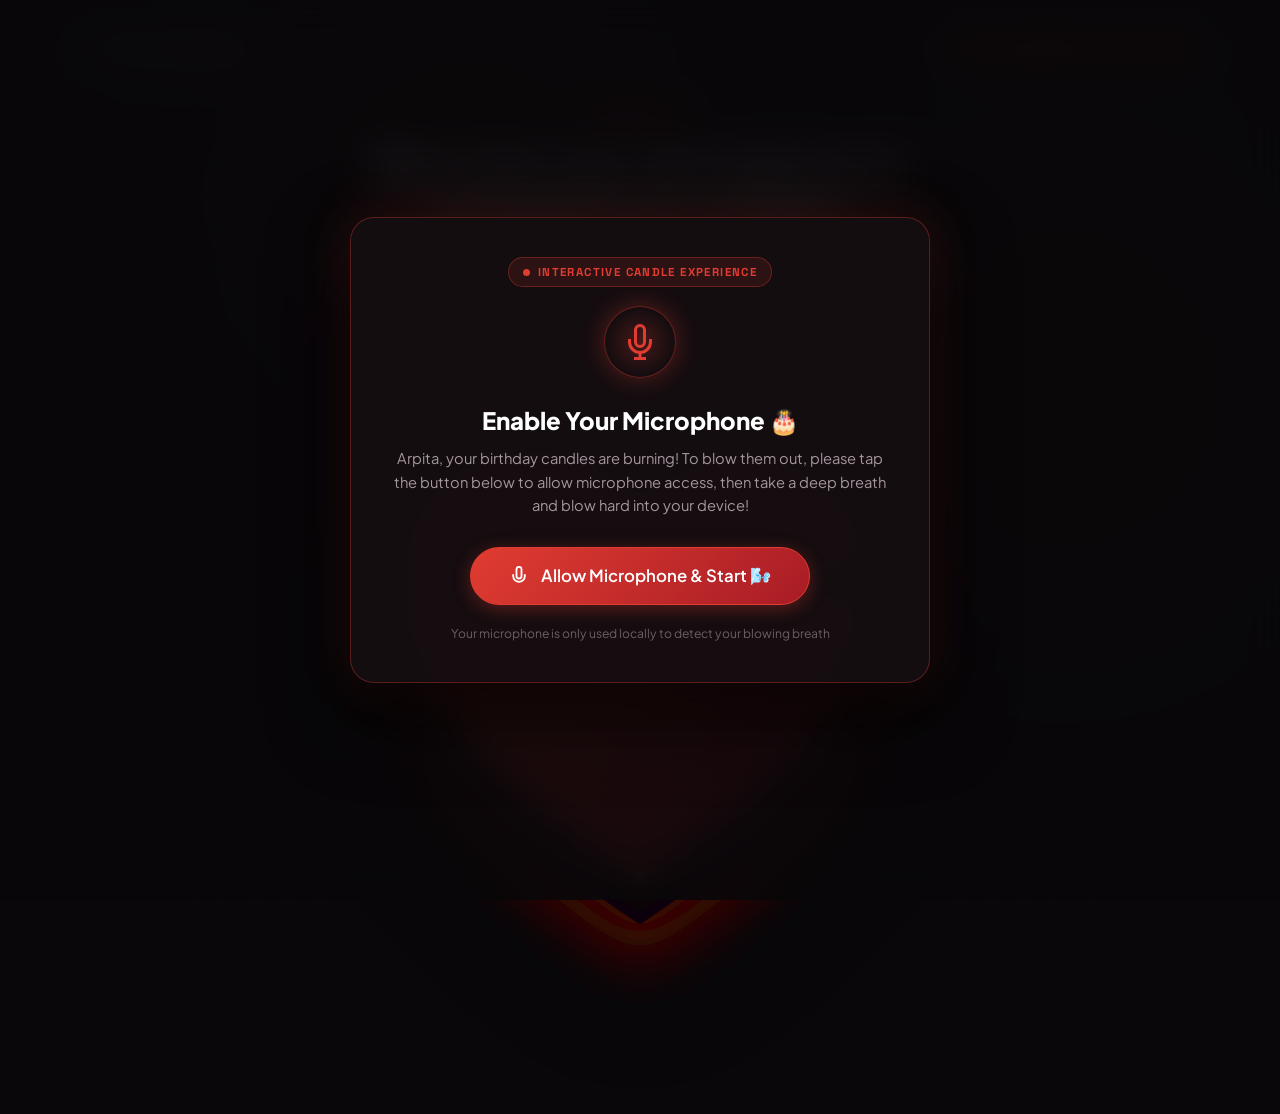
==== commit 36cb2f57: "🎂 Add explicit microphone permission modal on entry, sensitive blow detection, and hide blow button " ====
--- a/cake.html
+++ b/cake.html
@@ -21,6 +21,34 @@
   <div class="ambient-glow glow-1"></div>
   <div class="ambient-glow glow-2"></div>
   <canvas id="particles"></canvas>
+
+  <!-- ═══════════ MICROPHONE PERMISSION ENTRY MODAL ═══════════ -->
+  <div class="modal-overlay active" id="mic-entry-modal">
+    <div class="modal-card mic-prompt-card">
+      <div class="modal-badge">
+        <span class="badge-dot pulse"></span>
+        <span>INTERACTIVE CANDLE EXPERIENCE</span>
+      </div>
+
+      <div class="mic-modal-icon">
+        <svg width="36" height="36" viewBox="0 0 24 24" fill="none" stroke="currentColor" stroke-width="2"><path d="M12 1a3 3 0 0 0-3 3v8a3 3 0 0 0 6 0V4a3 3 0 0 0-3-3z"/><path d="M19 10v2a7 7 0 0 1-14 0v-2"/><line x1="12" y1="19" x2="12" y2="23"/><line x1="8" y1="23" x2="16" y2="23"/></svg>
+      </div>
+
+      <h2 class="modal-title">Enable Your Microphone 🎂</h2>
+      <p class="modal-subtitle">
+        Arpita, your birthday candles are burning! To blow them out, please tap the button below to allow microphone access, then take a deep breath and blow hard into your device!
+      </p>
+
+      <div class="modal-actions center-actions">
+        <button class="modal-btn primary lg-btn" id="allow-mic-btn">
+          <svg width="20" height="20" viewBox="0 0 24 24" fill="none" stroke="currentColor" stroke-width="2.2"><path d="M12 1a3 3 0 0 0-3 3v8a3 3 0 0 0 6 0V4a3 3 0 0 0-3-3z"/><path d="M19 10v2a7 7 0 0 1-14 0v-2"/></svg>
+          <span>Allow Microphone & Start 🌬️</span>
+        </button>
+      </div>
+
+      <p class="entry-note">Your microphone is only used locally to detect your blowing breath</p>
+    </div>
+  </div>
 
   <!-- Navigation bar / back button -->
   <header class="cake-header">
@@ -42,39 +70,33 @@
       <div class="step-indicator" id="step-indicator">STEP 1 OF 3</div>
       <h1 class="instruction-title" id="instruction-title">Blow into your microphone to extinguish the candles!</h1>
       <p class="instruction-desc" id="instruction-desc">
-        Take a deep breath and blow hard directly into your mic — or use the button below if microphone access isn't available.
+        Take a deep breath and blow hard directly into your mic to make your 20th birthday wish!
       </p>
 
       <!-- Live audio level bar -->
       <div class="mic-visualizer-wrap" id="mic-meter-wrap">
         <div class="mic-icon-wrap" id="mic-icon">
-          <svg width="16" height="16" viewBox="0 0 24 24" fill="none" stroke="currentColor" stroke-width="2"><path d="M12 1a3 3 0 0 0-3 3v8a3 3 0 0 0 6 0V4a3 3 0 0 0-3-3z"/><path d="M19 10v2a7 7 0 0 1-14 0v-2"/><line x1="12" y1="19" x2="12" y2="23"/><line x1="8" y1="23" x2="16" y2="23"/></svg>
+          <svg width="18" height="18" viewBox="0 0 24 24" fill="none" stroke="currentColor" stroke-width="2"><path d="M12 1a3 3 0 0 0-3 3v8a3 3 0 0 0 6 0V4a3 3 0 0 0-3-3z"/><path d="M19 10v2a7 7 0 0 1-14 0v-2"/><line x1="12" y1="19" x2="12" y2="23"/><line x1="8" y1="23" x2="16" y2="23"/></svg>
         </div>
         <div class="meter-track">
           <div class="meter-fill" id="meter-fill"></div>
         </div>
-        <span class="meter-text" id="meter-text">Listening for breath...</span>
-      </div>
-
-      <!-- Fallback blow button -->
-      <button class="blow-btn" id="blow-fallback-btn">
-        <svg width="18" height="18" viewBox="0 0 24 24" fill="none" stroke="currentColor" stroke-width="2"><path d="M9.59 4.59A2 2 0 1 1 11 8H2m10.59 11.41A2 2 0 1 0 14 16H2m15.73-8.27A2.5 2.5 0 1 1 19.5 12H2"/></svg>
-        <span>Blow Out Candles 🌬️</span>
-      </button>
+        <span class="meter-text" id="meter-text">Listening for your breath...</span>
+      </div>
     </div>
 
     <!-- The 3D Heart Cake Stage -->
     <div class="cake-stage" id="cake-stage">
       
       <!-- Interactive Chef's Knife (Hidden until candles are blown) -->
-      <div class="cake-knife" id="cake-knife" title="Click to Slice Cake!">
+      <div class="cake-knife" id="cake-knife" title="Click or Drag to Slice Cake!">
         <div class="knife-blade"></div>
         <div class="knife-handle"></div>
-        <span class="knife-hint">Click or Drag to Cut 🔪</span>
+        <span class="knife-hint">Click to Cut Cake 🔪</span>
       </div>
 
       <!-- Heart Cake SVG/3D Construction -->
-      <div class="heart-cake-wrap" id="heart-cake-wrap">
+      <div class="heart-cake-wrap" id="heart-cake-wrap" title="Click a candle to make your wish">
         
         <!-- Cake Glow Backdrop -->
         <div class="cake-glow-backdrop"></div>
@@ -149,46 +171,66 @@
         <div class="candles-container" id="candles-container">
           
           <!-- Candle 1 -->
-          <div class="candle candle-1" data-id="1">
-            <div class="candle-flame"></div>
-            <div class="flame-glow"></div>
-            <div class="candle-smoke"></div>
+          <div class="candle candle-1" data-id="1" title="Click to blow candle">
+            <div class="candle-flame"></div>
+            <div class="flame-glow"></div>
+            <div class="candle-smoke">
+              <span class="smoke-p s1"></span>
+              <span class="smoke-p s2"></span>
+              <span class="smoke-p s3"></span>
+            </div>
             <div class="candle-wick"></div>
             <div class="candle-stick gold-striped"></div>
           </div>
 
           <!-- Candle 2 -->
-          <div class="candle candle-2" data-id="2">
-            <div class="candle-flame"></div>
-            <div class="flame-glow"></div>
-            <div class="candle-smoke"></div>
+          <div class="candle candle-2" data-id="2" title="Click to blow candle">
+            <div class="candle-flame"></div>
+            <div class="flame-glow"></div>
+            <div class="candle-smoke">
+              <span class="smoke-p s1"></span>
+              <span class="smoke-p s2"></span>
+              <span class="smoke-p s3"></span>
+            </div>
             <div class="candle-wick"></div>
             <div class="candle-stick red-velvet"></div>
           </div>
 
           <!-- Candle 3 (Center) -->
-          <div class="candle candle-3" data-id="3">
-            <div class="candle-flame"></div>
-            <div class="flame-glow"></div>
-            <div class="candle-smoke"></div>
+          <div class="candle candle-3" data-id="3" title="Click to blow candle">
+            <div class="candle-flame"></div>
+            <div class="flame-glow"></div>
+            <div class="candle-smoke">
+              <span class="smoke-p s1"></span>
+              <span class="smoke-p s2"></span>
+              <span class="smoke-p s3"></span>
+            </div>
             <div class="candle-wick"></div>
             <div class="candle-stick gold-striped"></div>
           </div>
 
           <!-- Candle 4 -->
-          <div class="candle candle-4" data-id="4">
-            <div class="candle-flame"></div>
-            <div class="flame-glow"></div>
-            <div class="candle-smoke"></div>
+          <div class="candle candle-4" data-id="4" title="Click to blow candle">
+            <div class="candle-flame"></div>
+            <div class="flame-glow"></div>
+            <div class="candle-smoke">
+              <span class="smoke-p s1"></span>
+              <span class="smoke-p s2"></span>
+              <span class="smoke-p s3"></span>
+            </div>
             <div class="candle-wick"></div>
             <div class="candle-stick red-velvet"></div>
           </div>
 
           <!-- Candle 5 -->
-          <div class="candle candle-5" data-id="5">
-            <div class="candle-flame"></div>
-            <div class="flame-glow"></div>
-            <div class="candle-smoke"></div>
+          <div class="candle candle-5" data-id="5" title="Click to blow candle">
+            <div class="candle-flame"></div>
+            <div class="flame-glow"></div>
+            <div class="candle-smoke">
+              <span class="smoke-p s1"></span>
+              <span class="smoke-p s2"></span>
+              <span class="smoke-p s3"></span>
+            </div>
             <div class="candle-wick"></div>
             <div class="candle-stick gold-striped"></div>
           </div>
@@ -207,6 +249,11 @@
 
     </div>
 
+    <!-- Discreet Corner Bypass Icon (Tiny hidden icon in bottom-left) -->
+    <button class="secret-corner-blow-btn" id="secret-corner-btn" title="Alternative blow switch">
+      <svg width="16" height="16" viewBox="0 0 24 24" fill="none" stroke="currentColor" stroke-width="2"><path d="M9.59 4.59A2 2 0 1 1 11 8H2m10.59 11.41A2 2 0 1 0 14 16H2m15.73-8.27A2.5 2.5 0 1 1 19.5 12H2"/></svg>
+    </button>
+
   </main>
 
   <!-- ═══════════ VERIFICATION QUIZ MODAL ═══════════ -->
--- a/cake.css
+++ b/cake.css
@@ -105,13 +105,14 @@
   display: flex;
   align-items: center;
   gap: 12px;
-  background: rgba(18, 12, 16, 0.8);
-  border: 1px solid rgba(224, 60, 49, 0.25);
+  background: rgba(18, 12, 16, 0.85);
+  border: 1px solid rgba(224, 60, 49, 0.3);
   border-radius: var(--radius-pill);
-  padding: 8px 18px;
-  margin: 1.4rem auto 1rem;
+  padding: 10px 20px;
+  margin: 1.4rem auto 0.5rem;
   width: fit-content;
   backdrop-filter: blur(10px);
+  box-shadow: 0 4px 20px rgba(0, 0, 0, 0.4);
 }
 
 .mic-icon-wrap {
@@ -122,12 +123,12 @@
 }
 
 .mic-icon-wrap.active {
-  animation: pulse-mic 0.6s infinite alternate;
+  animation: pulse-mic 0.7s infinite alternate;
 }
 
 .meter-track {
-  width: 140px;
-  height: 6px;
+  width: 150px;
+  height: 8px;
   background: rgba(255, 255, 255, 0.1);
   border-radius: var(--radius-pill);
   overflow: hidden;
@@ -135,42 +136,52 @@
 }
 
 .meter-fill {
-  width: 0%;
+  width: 5%;
   height: 100%;
-  background: linear-gradient(90deg, #2ecc71, #f1c40f, #e03c31);
+  background: linear-gradient(90deg, #2ecc71 0%, #f1c40f 50%, #e03c31 100%);
   border-radius: var(--radius-pill);
-  transition: width 0.1s ease;
+  transition: width 0.08s ease;
+  box-shadow: 0 0 8px rgba(224, 60, 49, 0.5);
 }
 
 .meter-text {
   font-family: var(--font-mono);
-  font-size: 0.75rem;
+  font-size: 0.78rem;
   color: var(--text-muted);
 }
 
-.blow-btn {
-  display: inline-flex;
-  align-items: center;
-  gap: 8px;
-  padding: 0.7rem 1.6rem;
-  border-radius: var(--radius-pill);
-  border: 1px solid rgba(255, 255, 255, 0.12);
-  background: rgba(255, 255, 255, 0.05);
-  color: var(--text-main);
-  font-family: var(--font-sans);
-  font-size: 0.88rem;
-  font-weight: 600;
-  cursor: pointer;
-  backdrop-filter: blur(8px);
-  margin-top: 0.5rem;
-  transition: all 0.3s var(--ease);
-}
-
-.blow-btn:hover {
-  background: rgba(224, 60, 49, 0.2);
-  border-color: var(--accent-red);
-  transform: translateY(-2px);
-  box-shadow: 0 4px 16px var(--accent-glow);
+/* ═══════════════════════════════════════════
+   MICROPHONE ENTRY PROMPT MODAL
+   ═══════════════════════════════════════════ */
+.mic-prompt-card {
+  text-align: center;
+  max-width: 480px;
+}
+
+.mic-modal-icon {
+  width: 72px;
+  height: 72px;
+  margin: 0 auto 1.4rem;
+  border-radius: 50%;
+  background: radial-gradient(circle, rgba(224, 60, 49, 0.25) 0%, transparent 70%);
+  border: 1px solid rgba(224, 60, 49, 0.4);
+  color: var(--accent-red);
+  display: flex;
+  align-items: center;
+  justify-content: center;
+  box-shadow: 0 0 25px var(--accent-glow);
+  animation: gentle-bob 3s ease-in-out infinite;
+}
+
+.center-actions {
+  justify-content: center !important;
+  margin: 1.8rem 0 1rem;
+}
+
+.lg-btn {
+  padding: 1.1rem 2.4rem !important;
+  font-size: 1.05rem !important;
+  gap: 12px !important;
 }
 
 /* ═══════════════════════════════════════════
@@ -193,6 +204,7 @@
   display: flex;
   align-items: center;
   justify-content: center;
+  cursor: pointer;
 }
 
 .cake-glow-backdrop {
@@ -237,13 +249,19 @@
 
 .candle {
   position: absolute;
-  width: 14px;
+  width: 16px;
   height: 52px;
   display: flex;
   flex-direction: column;
   align-items: center;
   transform: translate(-50%, -100%);
   pointer-events: auto;
+  cursor: pointer;
+  transition: transform 0.2s ease;
+}
+
+.candle:hover {
+  transform: translate(-50%, -105%) scale(1.08);
 }
 
 /* Position candles around heart top surface */
@@ -321,9 +339,9 @@
 /* Candle Extinguished Smoke */
 .candle-smoke {
   position: absolute;
-  top: -25px;
-  width: 8px;
-  height: 40px;
+  top: -10px;
+  width: 20px;
+  height: 60px;
   opacity: 0;
   pointer-events: none;
 }
@@ -337,15 +355,44 @@
 
 .candle.blown .candle-wick {
   background-color: #ff4757;
-  box-shadow: 0 0 6px #ff4757;
+  box-shadow: 0 0 8px #ff4757;
   transition: background 0.3s;
 }
 
 .candle.blown .candle-smoke {
   opacity: 1;
-  background: radial-gradient(circle at 50% 0%, rgba(200, 200, 200, 0.6) 0%, transparent 75%);
+}
+
+.smoke-p {
+  position: absolute;
+  border-radius: 50%;
+  background: radial-gradient(circle, rgba(210, 210, 210, 0.7) 0%, rgba(180, 180, 180, 0.2) 60%, transparent 80%);
   filter: blur(2px);
-  animation: smoke-rise 2.5s ease-out forwards;
+  opacity: 0;
+}
+
+.candle.blown .smoke-p.s1 {
+  width: 10px;
+  height: 10px;
+  left: 5px;
+  bottom: 0;
+  animation: smoke-curl-1 2.4s ease-out forwards;
+}
+
+.candle.blown .smoke-p.s2 {
+  width: 14px;
+  height: 14px;
+  left: 3px;
+  bottom: 5px;
+  animation: smoke-curl-2 2.7s 0.15s ease-out forwards;
+}
+
+.candle.blown .smoke-p.s3 {
+  width: 18px;
+  height: 18px;
+  left: 1px;
+  bottom: 10px;
+  animation: smoke-curl-3 3.0s 0.3s ease-out forwards;
 }
 
 /* ═══════════════════════════════════════════
@@ -462,6 +509,30 @@
   box-shadow: 0 0 55px var(--accent-glow), 0 14px 35px rgba(0, 0, 0, 0.6);
 }
 
+/* Discreet Corner Bypass Button */
+.secret-corner-blow-btn {
+  position: fixed;
+  bottom: 16px;
+  left: 16px;
+  z-index: 100;
+  width: 28px;
+  height: 28px;
+  border-radius: 50%;
+  background: transparent;
+  border: 1px solid rgba(255, 255, 255, 0.06);
+  color: rgba(255, 255, 255, 0.15);
+  display: flex;
+  align-items: center;
+  justify-content: center;
+  cursor: pointer;
+  opacity: 0.18;
+  transition: opacity 0.3s;
+}
+
+.secret-corner-blow-btn:hover {
+  opacity: 0.6;
+}
+
 /* ═══════════════════════════════════════════
    MODAL DIALOGS (QUIZ & SECRET LETTER)
    ═══════════════════════════════════════════ */
@@ -746,10 +817,22 @@
   100% { opacity: 0.45; transform: scale(0.9); }
 }
 
-@keyframes smoke-rise {
+@keyframes smoke-curl-1 {
   0% { opacity: 0.8; transform: translateY(0) scale(1); }
-  50% { opacity: 0.5; transform: translateY(-30px) translateX(6px) scale(2); }
-  100% { opacity: 0; transform: translateY(-70px) translateX(-8px) scale(3.5); }
+  50% { opacity: 0.5; transform: translateY(-25px) translateX(6px) scale(2); }
+  100% { opacity: 0; transform: translateY(-65px) translateX(-10px) scale(3.5); }
+}
+
+@keyframes smoke-curl-2 {
+  0% { opacity: 0.7; transform: translateY(0) scale(1); }
+  50% { opacity: 0.4; transform: translateY(-35px) translateX(-8px) scale(2.2); }
+  100% { opacity: 0; transform: translateY(-80px) translateX(12px) scale(4); }
+}
+
+@keyframes smoke-curl-3 {
+  0% { opacity: 0.6; transform: translateY(0) scale(1); }
+  50% { opacity: 0.35; transform: translateY(-40px) translateX(10px) scale(2.5); }
+  100% { opacity: 0; transform: translateY(-90px) translateX(-14px) scale(4.5); }
 }
 
 @keyframes pulse-mic {
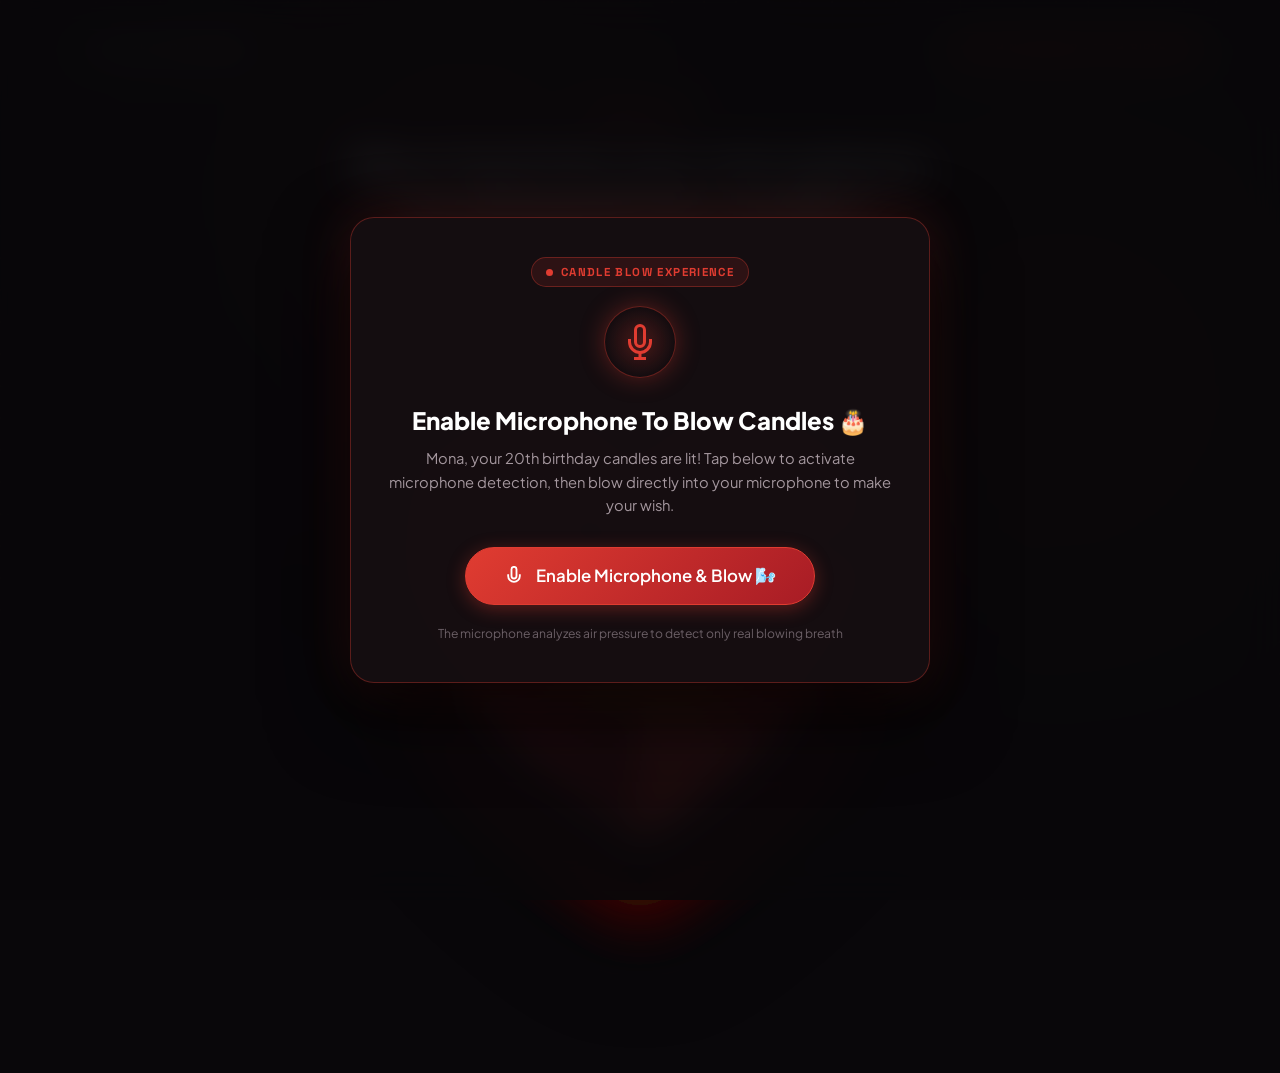
==== commit 9bac918b: "🎂 Add calligraphy 'Happy Birthday Mona', realistic drag cake cutting, precision wind blow detection," ====
--- a/cake.html
+++ b/cake.html
@@ -6,10 +6,10 @@
   <title>Make a Wish & Cut the Cake • Arpita's 20th Birthday 🎂</title>
   <meta name="description" content="An interactive birthday cake experience for Arpita — blow the candles, cut the cake, and unlock a secret letter." />
 
-  <!-- Fonts -->
+  <!-- Fonts: Including Great Vibes & Alex Brush for Calligraphy -->
   <link rel="preconnect" href="https://fonts.googleapis.com" />
   <link rel="preconnect" href="https://fonts.gstatic.com" crossorigin />
-  <link href="https://fonts.googleapis.com/css2?family=Plus+Jakarta+Sans:wght@300;400;500;600;700;800&family=Space+Grotesk:wght@400;500;600;700&display=swap" rel="stylesheet" />
+  <link href="https://fonts.googleapis.com/css2?family=Alex+Brush&family=Great+Vibes&family=Plus+Jakarta+Sans:wght@300;400;500;600;700;800&family=Space+Grotesk:wght@400;500;600;700&display=swap" rel="stylesheet" />
 
   <link rel="stylesheet" href="style.css" />
   <link rel="stylesheet" href="cake.css" />
@@ -27,26 +27,26 @@
     <div class="modal-card mic-prompt-card">
       <div class="modal-badge">
         <span class="badge-dot pulse"></span>
-        <span>INTERACTIVE CANDLE EXPERIENCE</span>
+        <span>CANDLE BLOW EXPERIENCE</span>
       </div>
 
       <div class="mic-modal-icon">
         <svg width="36" height="36" viewBox="0 0 24 24" fill="none" stroke="currentColor" stroke-width="2"><path d="M12 1a3 3 0 0 0-3 3v8a3 3 0 0 0 6 0V4a3 3 0 0 0-3-3z"/><path d="M19 10v2a7 7 0 0 1-14 0v-2"/><line x1="12" y1="19" x2="12" y2="23"/><line x1="8" y1="23" x2="16" y2="23"/></svg>
       </div>
 
-      <h2 class="modal-title">Enable Your Microphone 🎂</h2>
+      <h2 class="modal-title">Enable Microphone To Blow Candles 🎂</h2>
       <p class="modal-subtitle">
-        Arpita, your birthday candles are burning! To blow them out, please tap the button below to allow microphone access, then take a deep breath and blow hard into your device!
+        Mona, your 20th birthday candles are lit! Tap below to activate microphone detection, then blow directly into your microphone to make your wish.
       </p>
 
       <div class="modal-actions center-actions">
         <button class="modal-btn primary lg-btn" id="allow-mic-btn">
           <svg width="20" height="20" viewBox="0 0 24 24" fill="none" stroke="currentColor" stroke-width="2.2"><path d="M12 1a3 3 0 0 0-3 3v8a3 3 0 0 0 6 0V4a3 3 0 0 0-3-3z"/><path d="M19 10v2a7 7 0 0 1-14 0v-2"/></svg>
-          <span>Allow Microphone & Start 🌬️</span>
+          <span>Enable Microphone & Blow 🌬️</span>
         </button>
       </div>
 
-      <p class="entry-note">Your microphone is only used locally to detect your blowing breath</p>
+      <p class="entry-note">The microphone analyzes air pressure to detect only real blowing breath</p>
     </div>
   </div>
 
@@ -68,9 +68,9 @@
     <!-- Top instruction banner -->
     <div class="instruction-box">
       <div class="step-indicator" id="step-indicator">STEP 1 OF 3</div>
-      <h1 class="instruction-title" id="instruction-title">Blow into your microphone to extinguish the candles!</h1>
+      <h1 class="instruction-title" id="instruction-title">Blow hard into your microphone to extinguish the candles!</h1>
       <p class="instruction-desc" id="instruction-desc">
-        Take a deep breath and blow hard directly into your mic to make your 20th birthday wish!
+        Take a deep breath and blow directly into your microphone.
       </p>
 
       <!-- Live audio level bar -->
@@ -81,28 +81,28 @@
         <div class="meter-track">
           <div class="meter-fill" id="meter-fill"></div>
         </div>
-        <span class="meter-text" id="meter-text">Listening for your breath...</span>
+        <span class="meter-text" id="meter-text">Blow detector: Waiting for breath...</span>
       </div>
     </div>
 
     <!-- The 3D Heart Cake Stage -->
     <div class="cake-stage" id="cake-stage">
       
-      <!-- Interactive Chef's Knife (Hidden until candles are blown) -->
-      <div class="cake-knife" id="cake-knife" title="Click or Drag to Slice Cake!">
+      <!-- Interactive Dynamic Knife -->
+      <div class="cake-knife-cursor" id="cake-knife">
         <div class="knife-blade"></div>
         <div class="knife-handle"></div>
-        <span class="knife-hint">Click to Cut Cake 🔪</span>
+        <span class="knife-floating-hint" id="knife-hint">Drag Down to Cut 🔪</span>
       </div>
 
       <!-- Heart Cake SVG/3D Construction -->
-      <div class="heart-cake-wrap" id="heart-cake-wrap" title="Click a candle to make your wish">
+      <div class="heart-cake-wrap" id="heart-cake-wrap">
         
         <!-- Cake Glow Backdrop -->
         <div class="cake-glow-backdrop"></div>
 
-        <!-- Heart Cake SVG (Red and Black Chocolate) -->
-        <svg class="heart-cake-svg" viewBox="0 0 500 450" fill="none" xmlns="http://www.w3.org/2000/svg">
+        <!-- Heart Cake SVG (Red and Black Chocolate with Calligraphy) -->
+        <svg class="heart-cake-svg" id="heart-cake-svg" viewBox="0 0 500 450" fill="none" xmlns="http://www.w3.org/2000/svg">
           <defs>
             <!-- Black Chocolate Base Gradient -->
             <radialGradient id="chocBase" cx="50%" cy="30%" r="70%">
@@ -117,17 +117,24 @@
               <stop offset="70%" stop-color="#8e1722"/>
               <stop offset="100%" stop-color="#4d0910"/>
             </linearGradient>
-            <!-- Gold Trim Gradient -->
-            <linearGradient id="goldDrip" x1="0%" y1="0%" x2="100%" y2="0%">
-              <stop offset="0%" stop-color="#f39c12"/>
-              <stop offset="50%" stop-color="#f1c40f"/>
-              <stop offset="100%" stop-color="#e67e22"/>
+            <!-- Gold Trim & Calligraphy Gradient -->
+            <linearGradient id="goldCalligraphy" x1="0%" y1="0%" x2="100%" y2="100%">
+              <stop offset="0%" stop-color="#fff4cc"/>
+              <stop offset="25%" stop-color="#f5d061"/>
+              <stop offset="55%" stop-color="#e67e22"/>
+              <stop offset="85%" stop-color="#f39c12"/>
+              <stop offset="100%" stop-color="#d35400"/>
             </linearGradient>
             <!-- 3D Shadow -->
             <filter id="cakeShadow" x="-20%" y="-20%" width="140%" height="140%">
               <feDropShadow dx="0" dy="25" stdDeviation="25" flood-color="#000000" flood-opacity="0.85"/>
               <feDropShadow dx="0" dy="10" stdDeviation="12" flood-color="#c0392b" flood-opacity="0.3"/>
             </filter>
+            <!-- Frosting Emboss Filter -->
+            <filter id="goldEmboss" x="-10%" y="-10%" width="120%" height="120%">
+              <feDropShadow dx="0" dy="2" stdDeviation="2" flood-color="#000000" flood-opacity="0.9"/>
+              <feDropShadow dx="0" dy="0" stdDeviation="4" flood-color="#f39c12" flood-opacity="0.5"/>
+            </filter>
           </defs>
 
           <!-- Heart Cake Shadow & 3D Depth Layer -->
@@ -138,17 +145,26 @@
           <path d="M250 410 C130 330 40 240 40 140 C40 70 95 25 165 25 C205 25 235 48 250 75 C265 48 295 25 335 25 C405 25 460 70 460 140 C460 240 370 330 250 410 Z" 
                 fill="url(#chocBase)" transform="translate(0, 14)" />
 
-          <!-- Red Mirror Glaze Top Tier (The Heart) -->
-          <path id="cake-heart-top" class="cake-heart-surface"
-                d="M250 395 C135 320 45 235 45 135 C45 68 98 25 165 25 C205 25 235 48 250 75 C265 48 295 25 335 25 C402 25 455 68 455 135 C455 235 365 320 250 395 Z" 
-                fill="url(#redGlaze)" stroke="#ff6b6b" stroke-width="3" stroke-opacity="0.5"/>
-
-          <!-- Chocolate Drip Details on the rim -->
-          <path d="M70 120 C85 160 95 150 110 135 C125 120 140 165 155 140 C175 110 190 145 210 130 C230 115 240 150 255 125 C270 150 285 120 305 135 C325 150 340 115 360 135 C380 155 395 120 415 140 C430 155 440 130 445 120" 
-                stroke="#15060b" stroke-width="12" stroke-linecap="round" fill="none" opacity="0.85"/>
+          <!-- Left Half of Heart Cake (Splits on cut) -->
+          <g id="cake-half-left" class="cake-split-half left-half">
+            <path d="M250 395 C135 320 45 235 45 135 C45 68 98 25 165 25 C205 25 235 48 250 75 L250 395 Z" 
+                  fill="url(#redGlaze)" stroke="#ff6b6b" stroke-width="2.5" stroke-opacity="0.5"/>
+            <!-- Chocolate drip left -->
+            <path d="M70 120 C85 160 95 150 110 135 C125 120 140 165 155 140 C175 110 190 145 210 130 C230 115 240 150 250 125" 
+                  stroke="#15060b" stroke-width="12" stroke-linecap="round" fill="none" opacity="0.85"/>
+          </g>
+
+          <!-- Right Half of Heart Cake (Splits on cut) -->
+          <g id="cake-half-right" class="cake-split-half right-half">
+            <path d="M250 75 C265 48 295 25 335 25 C402 25 455 68 455 135 C455 235 365 320 250 395 L250 75 Z" 
+                  fill="url(#redGlaze)" stroke="#ff6b6b" stroke-width="2.5" stroke-opacity="0.5"/>
+            <!-- Chocolate drip right -->
+            <path d="M250 125 C270 150 285 120 305 135 C325 150 340 115 360 135 C380 155 395 120 415 140 C430 155 440 130 445 120" 
+                  stroke="#15060b" stroke-width="12" stroke-linecap="round" fill="none" opacity="0.85"/>
+          </g>
 
           <!-- Golden Sugar Pearls along the edge -->
-          <g id="gold-pearls" fill="url(#goldDrip)">
+          <g id="gold-pearls" fill="url(#goldCalligraphy)">
             <circle cx="165" cy="40" r="4"/><circle cx="195" cy="50" r="4"/><circle cx="225" cy="65" r="4"/>
             <circle cx="275" cy="65" r="4"/><circle cx="305" cy="50" r="4"/><circle cx="335" cy="40" r="4"/>
             <circle cx="375" cy="55" r="4"/><circle cx="410" cy="85" r="4"/><circle cx="435" cy="125" r="4"/>
@@ -159,19 +175,33 @@
             <circle cx="90" cy="85" r="4"/><circle cx="125" cy="55" r="4"/>
           </g>
 
-          <!-- Gold Frosted Text in center -->
-          <text x="250" y="225" text-anchor="middle" fill="#fdf0d5" font-family="'Plus Jakarta Sans', sans-serif" font-weight="800" font-size="24" letter-spacing="2">ARPITA</text>
-          <text x="250" y="255" text-anchor="middle" fill="#f39c12" font-family="'Space Grotesk', monospace" font-weight="700" font-size="14" letter-spacing="4">20TH BIRTHDAY</text>
-
-          <!-- Slice Cut Line (Appears on slice) -->
-          <line id="cake-cut-line" x1="250" y1="75" x2="250" y2="395" stroke="#ffffff" stroke-width="3" stroke-dasharray="6 4" opacity="0"/>
+          <!-- REALISTIC GOLD EMBOSSED CALLIGRAPHY: "Happy Birthday Mona" -->
+          <g class="cake-calligraphy-group" filter="url(#goldEmboss)">
+            <!-- Line 1: Happy Birthday in flowing Great Vibes cursive script -->
+            <text x="250" y="210" 
+                  text-anchor="middle" 
+                  fill="url(#goldCalligraphy)" 
+                  class="calligraphy-script happy-birthday-text">
+              Happy Birthday
+            </text>
+
+            <!-- Line 2: Mona in elegant romantic cursive calligraphy -->
+            <text x="250" y="275" 
+                  text-anchor="middle" 
+                  fill="url(#goldCalligraphy)" 
+                  class="calligraphy-script mona-text">
+              Mona
+            </text>
+          </g>
+
+          <!-- Dynamic Live Interactive Slice Cut Line -->
+          <line id="cake-cut-line" x1="250" y1="75" x2="250" y2="75" stroke="#ffffff" stroke-width="4" stroke-dasharray="4 3" stroke-linecap="round"/>
         </svg>
 
         <!-- Dynamic Candle Holders on the Cake -->
         <div class="candles-container" id="candles-container">
           
-          <!-- Candle 1 -->
-          <div class="candle candle-1" data-id="1" title="Click to blow candle">
+          <div class="candle candle-1" data-id="1" title="Click to extinguish">
             <div class="candle-flame"></div>
             <div class="flame-glow"></div>
             <div class="candle-smoke">
@@ -183,8 +213,7 @@
             <div class="candle-stick gold-striped"></div>
           </div>
 
-          <!-- Candle 2 -->
-          <div class="candle candle-2" data-id="2" title="Click to blow candle">
+          <div class="candle candle-2" data-id="2" title="Click to extinguish">
             <div class="candle-flame"></div>
             <div class="flame-glow"></div>
             <div class="candle-smoke">
@@ -196,8 +225,7 @@
             <div class="candle-stick red-velvet"></div>
           </div>
 
-          <!-- Candle 3 (Center) -->
-          <div class="candle candle-3" data-id="3" title="Click to blow candle">
+          <div class="candle candle-3" data-id="3" title="Click to extinguish">
             <div class="candle-flame"></div>
             <div class="flame-glow"></div>
             <div class="candle-smoke">
@@ -209,8 +237,7 @@
             <div class="candle-stick gold-striped"></div>
           </div>
 
-          <!-- Candle 4 -->
-          <div class="candle candle-4" data-id="4" title="Click to blow candle">
+          <div class="candle candle-4" data-id="4" title="Click to extinguish">
             <div class="candle-flame"></div>
             <div class="flame-glow"></div>
             <div class="candle-smoke">
@@ -222,8 +249,7 @@
             <div class="candle-stick red-velvet"></div>
           </div>
 
-          <!-- Candle 5 -->
-          <div class="candle candle-5" data-id="5" title="Click to blow candle">
+          <div class="candle candle-5" data-id="5" title="Click to extinguish">
             <div class="candle-flame"></div>
             <div class="flame-glow"></div>
             <div class="candle-smoke">
@@ -239,7 +265,7 @@
 
       </div>
 
-      <!-- Secret Message Button (Hidden until cake is cut) -->
+      <!-- Secret Message Button (Revealed after slice) -->
       <div class="secret-btn-wrap" id="secret-btn-wrap">
         <button class="secret-trigger-btn" id="open-secret-btn">
           <svg width="20" height="20" viewBox="0 0 24 24" fill="none" stroke="currentColor" stroke-width="2.2"><path d="M4 4h16c1.1 0 2 .9 2 2v12c0 1.1-.9 2-2 2H4c-1.1 0-2-.9-2-2V6c0-1.1.9-2 2-2z"/><polyline points="22,6 12,13 2,6"/></svg>
@@ -248,11 +274,6 @@
       </div>
 
     </div>
-
-    <!-- Discreet Corner Bypass Icon (Tiny hidden icon in bottom-left) -->
-    <button class="secret-corner-blow-btn" id="secret-corner-btn" title="Alternative blow switch">
-      <svg width="16" height="16" viewBox="0 0 24 24" fill="none" stroke="currentColor" stroke-width="2"><path d="M9.59 4.59A2 2 0 1 1 11 8H2m10.59 11.41A2 2 0 1 0 14 16H2m15.73-8.27A2.5 2.5 0 1 1 19.5 12H2"/></svg>
-    </button>
 
   </main>
 
--- a/cake.css
+++ b/cake.css
@@ -1,5 +1,5 @@
 /* ═══════════════════════════════════════════════════════════
-   CAKE PAGE STYLES  —  INTERACTIVE HEART CAKE & SECRET LETTER
+   CAKE PAGE STYLES  —  INTERACTIVE HEART CAKE & CALLIGRAPHY
    ═══════════════════════════════════════════════════════════ */
 
 /* Header */
@@ -68,7 +68,7 @@
 .instruction-box {
   text-align: center;
   max-width: 620px;
-  margin-bottom: 2rem;
+  margin-bottom: 1.5rem;
   animation: fade-slide-right 0.8s var(--ease) both;
 }
 
@@ -191,10 +191,12 @@
   position: relative;
   width: 100%;
   max-width: 580px;
-  margin: 1.5rem auto 0;
+  margin: 1rem auto 0;
   display: flex;
   flex-direction: column;
   align-items: center;
+  user-select: none;
+  -webkit-user-select: none;
 }
 
 .heart-cake-wrap {
@@ -205,6 +207,7 @@
   align-items: center;
   justify-content: center;
   cursor: pointer;
+  touch-action: none;
 }
 
 .cake-glow-backdrop {
@@ -224,16 +227,60 @@
   height: 100%;
   overflow: visible;
   filter: drop-shadow(0 20px 40px rgba(0, 0, 0, 0.8));
-  transition: transform 0.6s var(--ease);
-}
-
-.heart-cake-wrap:hover .heart-cake-svg {
-  transform: scale(1.02);
-}
-
-/* Cake cut line */
-#cake-cut-line.sliced {
-  opacity: 1 !important;
+}
+
+/* Calligraphy Text Styling (Realistic Gold Piping) */
+.cake-calligraphy-group {
+  pointer-events: none;
+}
+
+.calligraphy-script {
+  text-shadow: 0 2px 4px rgba(0, 0, 0, 0.85), 0 0 8px rgba(243, 156, 18, 0.4);
+}
+
+.happy-birthday-text {
+  font-family: 'Great Vibes', cursive;
+  font-size: 42px;
+  font-weight: 400;
+  letter-spacing: 1px;
+}
+
+.mona-text {
+  font-family: 'Alex Brush', cursive;
+  font-size: 60px;
+  font-weight: 400;
+  letter-spacing: 2px;
+}
+
+/* Split Cake Halves on Cut */
+.cake-split-half {
+  transition: transform 0.8s cubic-bezier(0.16, 1, 0.3, 1);
+  transform-origin: 250px 225px;
+}
+
+.cake-split-half.left-half.cut-done {
+  transform: translateX(-12px) rotate(-1.5deg);
+}
+
+.cake-split-half.right-half.cut-done {
+  transform: translateX(12px) rotate(1.5deg);
+}
+
+/* Live Cut Line */
+#cake-cut-line {
+  transition: opacity 0.3s ease;
+  opacity: 0;
+  filter: drop-shadow(0 0 6px #ffffff);
+}
+
+#cake-cut-line.cutting-active {
+  opacity: 1;
+}
+
+#cake-cut-line.cut-complete {
+  opacity: 1;
+  stroke: #f1c40f;
+  filter: drop-shadow(0 0 10px #f1c40f);
   animation: cut-glow 1.5s infinite alternate;
 }
 
@@ -396,41 +443,46 @@
 }
 
 /* ═══════════════════════════════════════════
-   CHEF'S KNIFE (SLICING INTERACTION)
+   CHEF'S KNIFE (DYNAMIC DRAG-TO-CUT)
    ═══════════════════════════════════════════ */
-.cake-knife {
+.cake-knife-cursor {
   position: absolute;
-  top: 10%;
-  right: 15%;
+  top: 5%;
+  left: 50%;
   z-index: 15;
   display: flex;
   flex-direction: column;
   align-items: center;
-  cursor: pointer;
+  cursor: grab;
   opacity: 0;
-  transform: translateY(-40px) rotate(25deg);
+  transform: translate(-50%, 0) rotate(15deg);
   pointer-events: none;
-  transition: opacity 0.6s var(--ease), transform 0.6s var(--ease);
-}
-
-.cake-knife.visible {
+  transition: opacity 0.6s var(--ease), transform 0.1s ease-out;
+}
+
+.cake-knife-cursor.active-drag {
+  cursor: grabbing;
+  transition: none !important;
+}
+
+.cake-knife-cursor.visible {
   opacity: 1;
   pointer-events: auto;
-  animation: knife-bob 2.4s ease-in-out infinite;
+  animation: knife-float-prompt 2.2s ease-in-out infinite;
 }
 
 .knife-blade {
-  width: 14px;
-  height: 95px;
+  width: 15px;
+  height: 100px;
   background: linear-gradient(135deg, #ffffff 0%, #bdc3c7 40%, #7f8c8d 100%);
-  clip-path: polygon(0 0, 100% 0, 100% 85%, 50% 100%, 0 85%);
-  box-shadow: 0 0 15px rgba(255, 255, 255, 0.5);
-  border: 1px solid rgba(255, 255, 255, 0.8);
+  clip-path: polygon(0 0, 100% 0, 100% 88%, 50% 100%, 0 88%);
+  box-shadow: 0 0 16px rgba(255, 255, 255, 0.6);
+  border: 1px solid rgba(255, 255, 255, 0.85);
 }
 
 .knife-handle {
   width: 18px;
-  height: 45px;
+  height: 48px;
   background: linear-gradient(to right, #800e13, #ad2831, #38040e);
   border-radius: 4px;
   border: 1px solid #f39c12;
@@ -450,23 +502,20 @@
   background: #f1c40f;
 }
 
-.knife-hint {
+.knife-floating-hint {
   margin-top: 8px;
   font-family: var(--font-mono);
   font-size: 0.75rem;
   font-weight: 700;
   color: #f1c40f;
-  background: rgba(18, 12, 16, 0.85);
+  background: rgba(18, 12, 16, 0.9);
   border: 1px solid rgba(243, 156, 18, 0.4);
-  padding: 4px 10px;
+  padding: 5px 12px;
   border-radius: var(--radius-pill);
   backdrop-filter: blur(6px);
   white-space: nowrap;
-}
-
-/* Slicing cutting animation */
-.cake-knife.cutting {
-  animation: slice-down 1.2s cubic-bezier(0.25, 1, 0.5, 1) forwards !important;
+  box-shadow: 0 4px 12px rgba(0, 0, 0, 0.5);
+  pointer-events: none;
 }
 
 /* ═══════════════════════════════════════════
@@ -509,30 +558,6 @@
   box-shadow: 0 0 55px var(--accent-glow), 0 14px 35px rgba(0, 0, 0, 0.6);
 }
 
-/* Discreet Corner Bypass Button */
-.secret-corner-blow-btn {
-  position: fixed;
-  bottom: 16px;
-  left: 16px;
-  z-index: 100;
-  width: 28px;
-  height: 28px;
-  border-radius: 50%;
-  background: transparent;
-  border: 1px solid rgba(255, 255, 255, 0.06);
-  color: rgba(255, 255, 255, 0.15);
-  display: flex;
-  align-items: center;
-  justify-content: center;
-  cursor: pointer;
-  opacity: 0.18;
-  transition: opacity 0.3s;
-}
-
-.secret-corner-blow-btn:hover {
-  opacity: 0.6;
-}
-
 /* ═══════════════════════════════════════════
    MODAL DIALOGS (QUIZ & SECRET LETTER)
    ═══════════════════════════════════════════ */
@@ -840,21 +865,14 @@
   to { transform: scale(1.2); filter: drop-shadow(0 0 10px var(--accent-red)); }
 }
 
-@keyframes knife-bob {
-  0%, 100% { transform: translateY(-40px) rotate(25deg); }
-  50% { transform: translateY(-28px) rotate(22deg); }
-}
-
-@keyframes slice-down {
-  0% { transform: translateY(-40px) rotate(25deg); }
-  40% { transform: translate(-120px, 140px) rotate(45deg); }
-  70% { transform: translate(-120px, 190px) rotate(45deg); }
-  100% { transform: translate(-120px, 260px) rotate(50deg); opacity: 0; }
+@keyframes knife-float-prompt {
+  0%, 100% { transform: translate(-50%, 0) rotate(15deg); }
+  50% { transform: translate(-50%, -12px) rotate(10deg); }
 }
 
 @keyframes cut-glow {
-  0% { stroke: #ffffff; stroke-width: 3; }
-  100% { stroke: #f1c40f; stroke-width: 5; filter: drop-shadow(0 0 8px #f1c40f); }
+  0% { stroke: #ffffff; stroke-width: 4; }
+  100% { stroke: #f1c40f; stroke-width: 5; filter: drop-shadow(0 0 10px #f1c40f); }
 }
 
 @keyframes shake-item {
@@ -879,13 +897,21 @@
     max-width: 360px;
   }
 
+  .happy-birthday-text {
+    font-size: 32px;
+  }
+
+  .mona-text {
+    font-size: 46px;
+  }
+
   .knife-blade {
-    height: 70px;
+    height: 75px;
     width: 12px;
   }
 
   .knife-handle {
-    height: 35px;
+    height: 38px;
     width: 15px;
   }
 
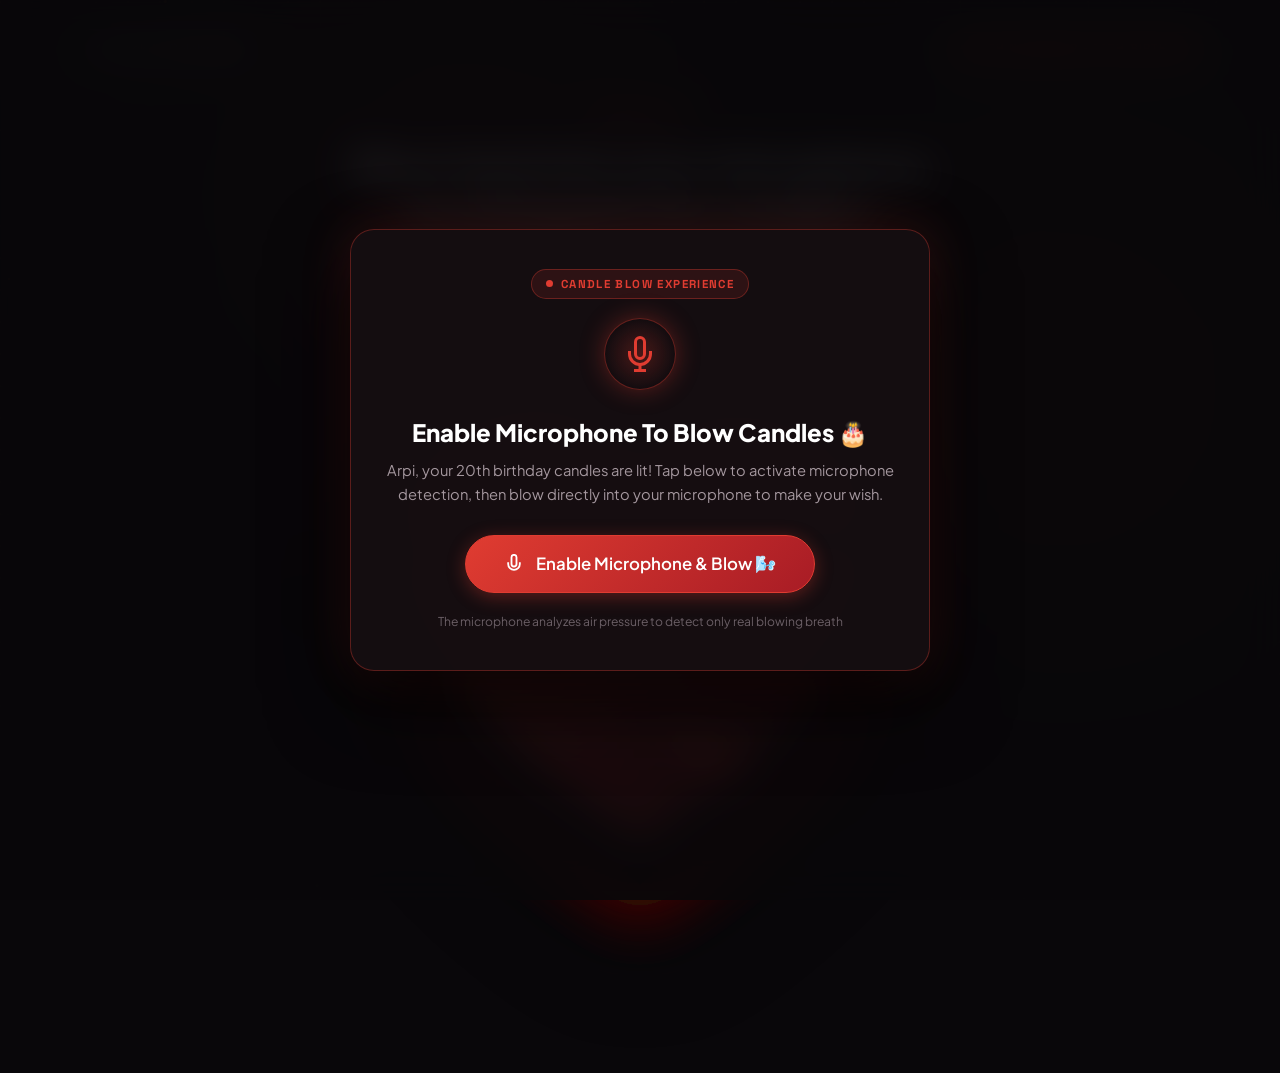
==== commit 8f886d7b: "🎂 Fix cake cutting to slice wedge (never broken heart), calligraphy 'Happy Birthday' & embedded 'Arp" ====
--- a/cake.html
+++ b/cake.html
@@ -36,7 +36,7 @@
 
       <h2 class="modal-title">Enable Microphone To Blow Candles 🎂</h2>
       <p class="modal-subtitle">
-        Mona, your 20th birthday candles are lit! Tap below to activate microphone detection, then blow directly into your microphone to make your wish.
+        Arpi, your 20th birthday candles are lit! Tap below to activate microphone detection, then blow directly into your microphone to make your wish.
       </p>
 
       <div class="modal-actions center-actions">
@@ -92,7 +92,7 @@
       <div class="cake-knife-cursor" id="cake-knife">
         <div class="knife-blade"></div>
         <div class="knife-handle"></div>
-        <span class="knife-floating-hint" id="knife-hint">Drag Down to Cut 🔪</span>
+        <span class="knife-floating-hint" id="knife-hint">Drag Knife to Slice Cake 🔪</span>
       </div>
 
       <!-- Heart Cake SVG/3D Construction -->
@@ -101,7 +101,7 @@
         <!-- Cake Glow Backdrop -->
         <div class="cake-glow-backdrop"></div>
 
-        <!-- Heart Cake SVG (Red and Black Chocolate with Calligraphy) -->
+        <!-- Heart Cake SVG (Red and Black Chocolate with Calligraphy & Embedded Text) -->
         <svg class="heart-cake-svg" id="heart-cake-svg" viewBox="0 0 500 450" fill="none" xmlns="http://www.w3.org/2000/svg">
           <defs>
             <!-- Black Chocolate Base Gradient -->
@@ -110,6 +110,7 @@
               <stop offset="50%" stop-color="#190a10"/>
               <stop offset="100%" stop-color="#0a0407"/>
             </radialGradient>
+
             <!-- Red Mirror Glaze Gradient -->
             <linearGradient id="redGlaze" x1="0%" y1="0%" x2="100%" y2="100%">
               <stop offset="0%" stop-color="#f84b3f"/>
@@ -117,6 +118,7 @@
               <stop offset="70%" stop-color="#8e1722"/>
               <stop offset="100%" stop-color="#4d0910"/>
             </linearGradient>
+
             <!-- Gold Trim & Calligraphy Gradient -->
             <linearGradient id="goldCalligraphy" x1="0%" y1="0%" x2="100%" y2="100%">
               <stop offset="0%" stop-color="#fff4cc"/>
@@ -125,77 +127,159 @@
               <stop offset="85%" stop-color="#f39c12"/>
               <stop offset="100%" stop-color="#d35400"/>
             </linearGradient>
-            <!-- 3D Shadow -->
+
+            <!-- Spatula Metallic Gradient -->
+            <linearGradient id="spatulaGold" x1="0%" y1="0%" x2="100%" y2="100%">
+              <stop offset="0%" stop-color="#f5d77f"/>
+              <stop offset="40%" stop-color="#d4af37"/>
+              <stop offset="70%" stop-color="#aa820a"/>
+              <stop offset="100%" stop-color="#705404"/>
+            </linearGradient>
+
+            <!-- 3D Shadow for Entire Cake -->
             <filter id="cakeShadow" x="-20%" y="-20%" width="140%" height="140%">
               <feDropShadow dx="0" dy="25" stdDeviation="25" flood-color="#000000" flood-opacity="0.85"/>
               <feDropShadow dx="0" dy="10" stdDeviation="12" flood-color="#c0392b" flood-opacity="0.3"/>
             </filter>
-            <!-- Frosting Emboss Filter -->
+
+            <!-- Frosting Emboss Filter for Calligraphy -->
             <filter id="goldEmboss" x="-10%" y="-10%" width="120%" height="120%">
               <feDropShadow dx="0" dy="2" stdDeviation="2" flood-color="#000000" flood-opacity="0.9"/>
               <feDropShadow dx="0" dy="0" stdDeviation="4" flood-color="#f39c12" flood-opacity="0.5"/>
             </filter>
+
+            <!-- Cake Glaze Embedded Filter for "Arpi" text (Pressed/Carved into Glaze) -->
+            <filter id="cakeEmbeddedFilter" x="-30%" y="-30%" width="160%" height="160%">
+              <feDropShadow dx="0" dy="2.5" stdDeviation="1.5" flood-color="#0a0204" flood-opacity="0.95"/>
+              <feDropShadow dx="0" dy="-1" stdDeviation="0.8" flood-color="#2a080d" flood-opacity="0.8"/>
+              <feDropShadow dx="0" dy="2" stdDeviation="0.5" flood-color="rgba(255, 235, 205, 0.4)"/>
+            </filter>
+
+            <!-- Cake Cavity Depth Shadow -->
+            <filter id="cavityShadow" x="-20%" y="-20%" width="140%" height="140%">
+              <feDropShadow dx="0" dy="3" stdDeviation="4" flood-color="#000000" flood-opacity="0.9"/>
+            </filter>
           </defs>
 
           <!-- Heart Cake Shadow & 3D Depth Layer -->
           <path d="M250 410 C130 330 40 240 40 140 C40 70 95 25 165 25 C205 25 235 48 250 75 C265 48 295 25 335 25 C405 25 460 70 460 140 C460 240 370 330 250 410 Z" 
                 fill="#0e0508" transform="translate(0, 24)" filter="url(#cakeShadow)" />
 
-          <!-- Dark Chocolate Cake Body (Lower Tier) -->
+          <!-- Dark Chocolate Cake Body (Lower Tier Depth) -->
           <path d="M250 410 C130 330 40 240 40 140 C40 70 95 25 165 25 C205 25 235 48 250 75 C265 48 295 25 335 25 C405 25 460 70 460 140 C460 240 370 330 250 410 Z" 
                 fill="url(#chocBase)" transform="translate(0, 14)" />
 
-          <!-- Left Half of Heart Cake (Splits on cut) -->
-          <g id="cake-half-left" class="cake-split-half left-half">
-            <path d="M250 395 C135 320 45 235 45 135 C45 68 98 25 165 25 C205 25 235 48 250 75 L250 395 Z" 
-                  fill="url(#redGlaze)" stroke="#ff6b6b" stroke-width="2.5" stroke-opacity="0.5"/>
-            <!-- Chocolate drip left -->
-            <path d="M70 120 C85 160 95 150 110 135 C125 120 140 165 155 140 C175 110 190 145 210 130 C230 115 240 150 250 125" 
-                  stroke="#15060b" stroke-width="12" stroke-linecap="round" fill="none" opacity="0.85"/>
-          </g>
-
-          <!-- Right Half of Heart Cake (Splits on cut) -->
-          <g id="cake-half-right" class="cake-split-half right-half">
-            <path d="M250 75 C265 48 295 25 335 25 C402 25 455 68 455 135 C455 235 365 320 250 395 L250 75 Z" 
-                  fill="url(#redGlaze)" stroke="#ff6b6b" stroke-width="2.5" stroke-opacity="0.5"/>
-            <!-- Chocolate drip right -->
-            <path d="M250 125 C270 150 285 120 305 135 C325 150 340 115 360 135 C380 155 395 120 415 140 C430 155 440 130 445 120" 
-                  stroke="#15060b" stroke-width="12" stroke-linecap="round" fill="none" opacity="0.85"/>
-          </g>
-
-          <!-- Golden Sugar Pearls along the edge -->
+          <!-- MAIN SOLID HEART CAKE (Stays 100% Intact — Never Broken 💔) -->
+          <g id="cake-main-body" class="cake-main-body">
+            <!-- Full Red Mirror Glaze Heart -->
+            <path id="cake-surface-heart"
+                  d="M250 395 C135 320 45 235 45 135 C45 68 98 25 165 25 C205 25 235 48 250 75 C265 48 295 25 335 25 C402 25 455 68 455 135 C455 235 365 320 250 395 Z" 
+                  fill="url(#redGlaze)" stroke="#ff6b6b" stroke-width="2.5" stroke-opacity="0.4"/>
+
+            <!-- Glossy Highlight Arch (Top Left Lobe) -->
+            <path d="M100 85 C120 50 160 38 190 45" 
+                  stroke="rgba(255, 255, 255, 0.4)" stroke-width="7" stroke-linecap="round" fill="none"/>
+
+            <!-- Rich Dark Chocolate Ganache Drip Rim -->
+            <path d="M55 135 C70 168 85 148 105 135 C125 120 145 168 165 138 C185 110 205 148 225 128 C245 110 255 145 270 125 C290 148 310 118 330 135 C350 148 370 115 390 135 C410 152 425 120 445 135" 
+                  stroke="#15060b" stroke-width="11" stroke-linecap="round" fill="none" opacity="0.9"/>
+          </g>
+
+          <!-- SLICE CAVITY (Revealed inside cake when slice wedge moves out) -->
+          <g id="cake-slice-cavity" class="cake-slice-cavity" filter="url(#cavityShadow)">
+            <!-- Cavity Base -->
+            <path d="M252 280 L380 295 C360 320 338 342 315 360 Z" fill="#18060a" />
+            <!-- Sponge & Cream Layers in Cavity -->
+            <path d="M252 280 L380 295 L372 305 L252 286 Z" fill="#2c1218" opacity="0.95"/>
+            <path d="M252 286 L372 305 L368 310 L252 289 Z" fill="#9b111e" opacity="0.9"/>
+            <path d="M252 289 L368 310 L315 360 L252 280 Z" fill="#1f090e" opacity="0.95"/>
+            <!-- Inner Shadow on Cut Wall -->
+            <line x1="252" y1="280" x2="380" y2="295" stroke="#000000" stroke-width="3" opacity="0.8"/>
+            <line x1="252" y1="280" x2="315" y2="360" stroke="#000000" stroke-width="3" opacity="0.8"/>
+          </g>
+
+          <!-- Golden Sugar Pearls along the heart edge -->
           <g id="gold-pearls" fill="url(#goldCalligraphy)">
             <circle cx="165" cy="40" r="4"/><circle cx="195" cy="50" r="4"/><circle cx="225" cy="65" r="4"/>
             <circle cx="275" cy="65" r="4"/><circle cx="305" cy="50" r="4"/><circle cx="335" cy="40" r="4"/>
             <circle cx="375" cy="55" r="4"/><circle cx="410" cy="85" r="4"/><circle cx="435" cy="125" r="4"/>
-            <circle cx="435" cy="170" r="4"/><circle cx="415" cy="220" r="4"/><circle cx="380" cy="270" r="4"/>
-            <circle cx="330" cy="320" r="4"/><circle cx="280" cy="365" r="4"/><circle cx="250" cy="390" r="5"/>
+            <circle cx="435" cy="170" r="4"/><circle cx="415" cy="220" r="4"/>
+            <circle cx="250" cy="390" r="5"/>
             <circle cx="220" cy="365" r="4"/><circle cx="170" cy="320" r="4"/><circle cx="120" cy="270" r="4"/>
             <circle cx="85" cy="220" r="4"/><circle cx="65" cy="170" r="4"/><circle cx="65" cy="125" r="4"/>
             <circle cx="90" cy="85" r="4"/><circle cx="125" cy="55" r="4"/>
           </g>
 
-          <!-- REALISTIC GOLD EMBOSSED CALLIGRAPHY: "Happy Birthday Mona" -->
-          <g class="cake-calligraphy-group" filter="url(#goldEmboss)">
-            <!-- Line 1: Happy Birthday in flowing Great Vibes cursive script -->
-            <text x="250" y="210" 
+          <!-- CAKE TEXT: CALLIGRAPHY "Happy Birthday" + EMBEDDED NORMAL "Arpi" -->
+          <g class="cake-text-group">
+            <!-- Line 1: "Happy Birthday" in flowing Great Vibes cursive calligraphy -->
+            <text x="250" y="195" 
                   text-anchor="middle" 
                   fill="url(#goldCalligraphy)" 
+                  filter="url(#goldEmboss)"
                   class="calligraphy-script happy-birthday-text">
               Happy Birthday
             </text>
 
-            <!-- Line 2: Mona in elegant romantic cursive calligraphy -->
-            <text x="250" y="275" 
+            <!-- Line 2: "Arpi" in normal sans-serif font embedded into the red chocolate glaze -->
+            <text x="250" y="250" 
                   text-anchor="middle" 
-                  fill="url(#goldCalligraphy)" 
-                  class="calligraphy-script mona-text">
-              Mona
+                  filter="url(#cakeEmbeddedFilter)"
+                  class="arpi-normal-embedded">
+              Arpi
             </text>
           </g>
 
-          <!-- Dynamic Live Interactive Slice Cut Line -->
-          <line id="cake-cut-line" x1="250" y1="75" x2="250" y2="75" stroke="#ffffff" stroke-width="4" stroke-dasharray="4 3" stroke-linecap="round"/>
+          <!-- INDEPENDENT SLICE WEDGE (Lifts & slides onto spatula without breaking heart) -->
+          <g id="cake-slice-wedge" class="cake-slice-wedge">
+            <!-- Golden Spatula / Cake Server Underneath Slice -->
+            <path id="slice-spatula" 
+                  d="M245 272 L398 290 L325 375 L242 285 Z" 
+                  fill="url(#spatulaGold)" 
+                  stroke="#fff4cc" 
+                  stroke-width="1.2" 
+                  opacity="0" 
+                  class="slice-spatula" />
+
+            <!-- Slice Glaze Top -->
+            <path d="M252 280 L380 295 C360 320 338 342 315 360 Z" 
+                  fill="url(#redGlaze)" 
+                  stroke="#ff6b6b" 
+                  stroke-width="2" 
+                  stroke-opacity="0.6"/>
+
+            <!-- Slice Chocolate Drip on Outer Rim -->
+            <path d="M380 295 C360 320 338 342 315 360" 
+                  stroke="#15060b" 
+                  stroke-width="9" 
+                  stroke-linecap="round" 
+                  fill="none" 
+                  opacity="0.85"/>
+
+            <!-- Golden Pearls on Slice Edge -->
+            <circle cx="380" cy="270" r="4" fill="url(#goldCalligraphy)"/>
+            <circle cx="330" cy="320" r="4" fill="url(#goldCalligraphy)"/>
+            <circle cx="280" cy="365" r="4" fill="url(#goldCalligraphy)"/>
+
+            <!-- Multi-layer Cross Section Along Slice Cut Edges -->
+            <g class="slice-layers">
+              <!-- Sponge Layer 1 -->
+              <path d="M252 280 L380 295 L375 301 L252 284 Z" fill="#2c1218"/>
+              <!-- Red Velvet Cream Filling -->
+              <path d="M252 284 L375 301 L371 306 L252 287 Z" fill="#e03c31"/>
+              <!-- Sponge Layer 2 -->
+              <path d="M252 287 L371 306 L367 312 L252 291 Z" fill="#1b080d"/>
+            </g>
+          </g>
+
+          <!-- Interactive Slice Cutting Guide Lines -->
+          <g id="slice-guide-group" class="slice-guide-group">
+            <line id="slice-guide-1" x1="252" y1="280" x2="380" y2="295" stroke="#f1c40f" stroke-width="2.5" stroke-dasharray="5 4" opacity="0.65"/>
+            <line id="slice-guide-2" x1="252" y1="280" x2="315" y2="360" stroke="#f1c40f" stroke-width="2.5" stroke-dasharray="5 4" opacity="0.65"/>
+          </g>
+
+          <!-- Real-Time Interactive Dynamic Slice Cut Seam (Draws as Knife Cuts!) -->
+          <path id="dynamic-cut-seam" d="" stroke="#ffea79" stroke-width="4" stroke-linecap="round" stroke-linejoin="round" fill="none" class="dynamic-cut-seam"/>
         </svg>
 
         <!-- Dynamic Candle Holders on the Cake -->
--- a/cake.css
+++ b/cake.css
@@ -229,55 +229,96 @@
   filter: drop-shadow(0 20px 40px rgba(0, 0, 0, 0.8));
 }
 
-/* Calligraphy Text Styling (Realistic Gold Piping) */
-.cake-calligraphy-group {
+/* Cake Text Styling: Calligraphy "Happy Birthday" & Embedded Normal "Arpi" */
+.cake-text-group {
   pointer-events: none;
 }
 
 .calligraphy-script {
-  text-shadow: 0 2px 4px rgba(0, 0, 0, 0.85), 0 0 8px rgba(243, 156, 18, 0.4);
+  text-shadow: 0 2px 4px rgba(0, 0, 0, 0.9), 0 0 10px rgba(243, 156, 18, 0.5);
 }
 
 .happy-birthday-text {
   font-family: 'Great Vibes', cursive;
-  font-size: 42px;
+  font-size: 38px;
   font-weight: 400;
-  letter-spacing: 1px;
-}
-
-.mona-text {
-  font-family: 'Alex Brush', cursive;
-  font-size: 60px;
-  font-weight: 400;
-  letter-spacing: 2px;
-}
-
-/* Split Cake Halves on Cut */
-.cake-split-half {
-  transition: transform 0.8s cubic-bezier(0.16, 1, 0.3, 1);
-  transform-origin: 250px 225px;
-}
-
-.cake-split-half.left-half.cut-done {
-  transform: translateX(-12px) rotate(-1.5deg);
-}
-
-.cake-split-half.right-half.cut-done {
-  transform: translateX(12px) rotate(1.5deg);
-}
-
-/* Live Cut Line */
-#cake-cut-line {
+  letter-spacing: 1.5px;
+}
+
+/* "Arpi" in normal font embedded/carved into the chocolate mirror glaze */
+.arpi-normal-embedded {
+  font-family: 'Plus Jakarta Sans', -apple-system, BlinkMacSystemFont, 'Segoe UI', Roboto, sans-serif;
+  font-size: 27px;
+  font-weight: 800;
+  letter-spacing: 5px;
+  text-transform: uppercase;
+  fill: #fff5e4; /* Rich warm ivory white chocolate */
+  text-shadow: 0 2px 4px rgba(0, 0, 0, 0.95), 0 -1px 1px rgba(0, 0, 0, 0.7);
+  filter: drop-shadow(0 2px 3px rgba(10, 2, 5, 0.9));
+}
+
+/* Slice Cavity & Slice Wedge (Realistic Cake Slicing, NEVER Broken Heart 💔) */
+.cake-main-body {
   transition: opacity 0.3s ease;
+}
+
+.cake-slice-cavity {
   opacity: 0;
-  filter: drop-shadow(0 0 6px #ffffff);
-}
-
-#cake-cut-line.cutting-active {
+  transition: opacity 0.5s ease;
+}
+
+.cake-slice-cavity.active {
   opacity: 1;
 }
 
-#cake-cut-line.cut-complete {
+.cake-slice-wedge {
+  transform-origin: 252px 280px;
+  transition: transform 1.2s cubic-bezier(0.18, 0.89, 0.32, 1.25);
+  filter: drop-shadow(0 4px 10px rgba(0, 0, 0, 0.7));
+}
+
+.cake-slice-wedge.cut-done {
+  transform: translate(28px, 18px) rotate(3.5deg);
+}
+
+.slice-spatula {
+  transition: opacity 0.6s ease;
+}
+
+.cake-slice-wedge.cut-done .slice-spatula {
+  opacity: 0.95;
+}
+
+/* Slice Cutting Guide Lines */
+.slice-guide-group {
+  opacity: 0;
+  transition: opacity 0.4s ease;
+  pointer-events: none;
+}
+
+.slice-guide-group.visible {
+  opacity: 1;
+  animation: pulse-guide 1.8s infinite ease-in-out;
+}
+
+@keyframes pulse-guide {
+  0%, 100% { opacity: 0.45; }
+  50% { opacity: 0.9; filter: drop-shadow(0 0 6px #f1c40f); }
+}
+
+/* Dynamic Live Interactive Cut Seam (Follows Knife In Real-Time) */
+.dynamic-cut-seam {
+  opacity: 0;
+  filter: drop-shadow(0 0 6px #ffea79);
+  pointer-events: none;
+  transition: opacity 0.2s ease;
+}
+
+.dynamic-cut-seam.cutting-active {
+  opacity: 1;
+}
+
+.dynamic-cut-seam.cut-complete {
   opacity: 1;
   stroke: #f1c40f;
   filter: drop-shadow(0 0 10px #f1c40f);
@@ -901,8 +942,9 @@
     font-size: 32px;
   }
 
-  .mona-text {
-    font-size: 46px;
+  .arpi-normal-embedded {
+    font-size: 22px;
+    letter-spacing: 4px;
   }
 
   .knife-blade {
